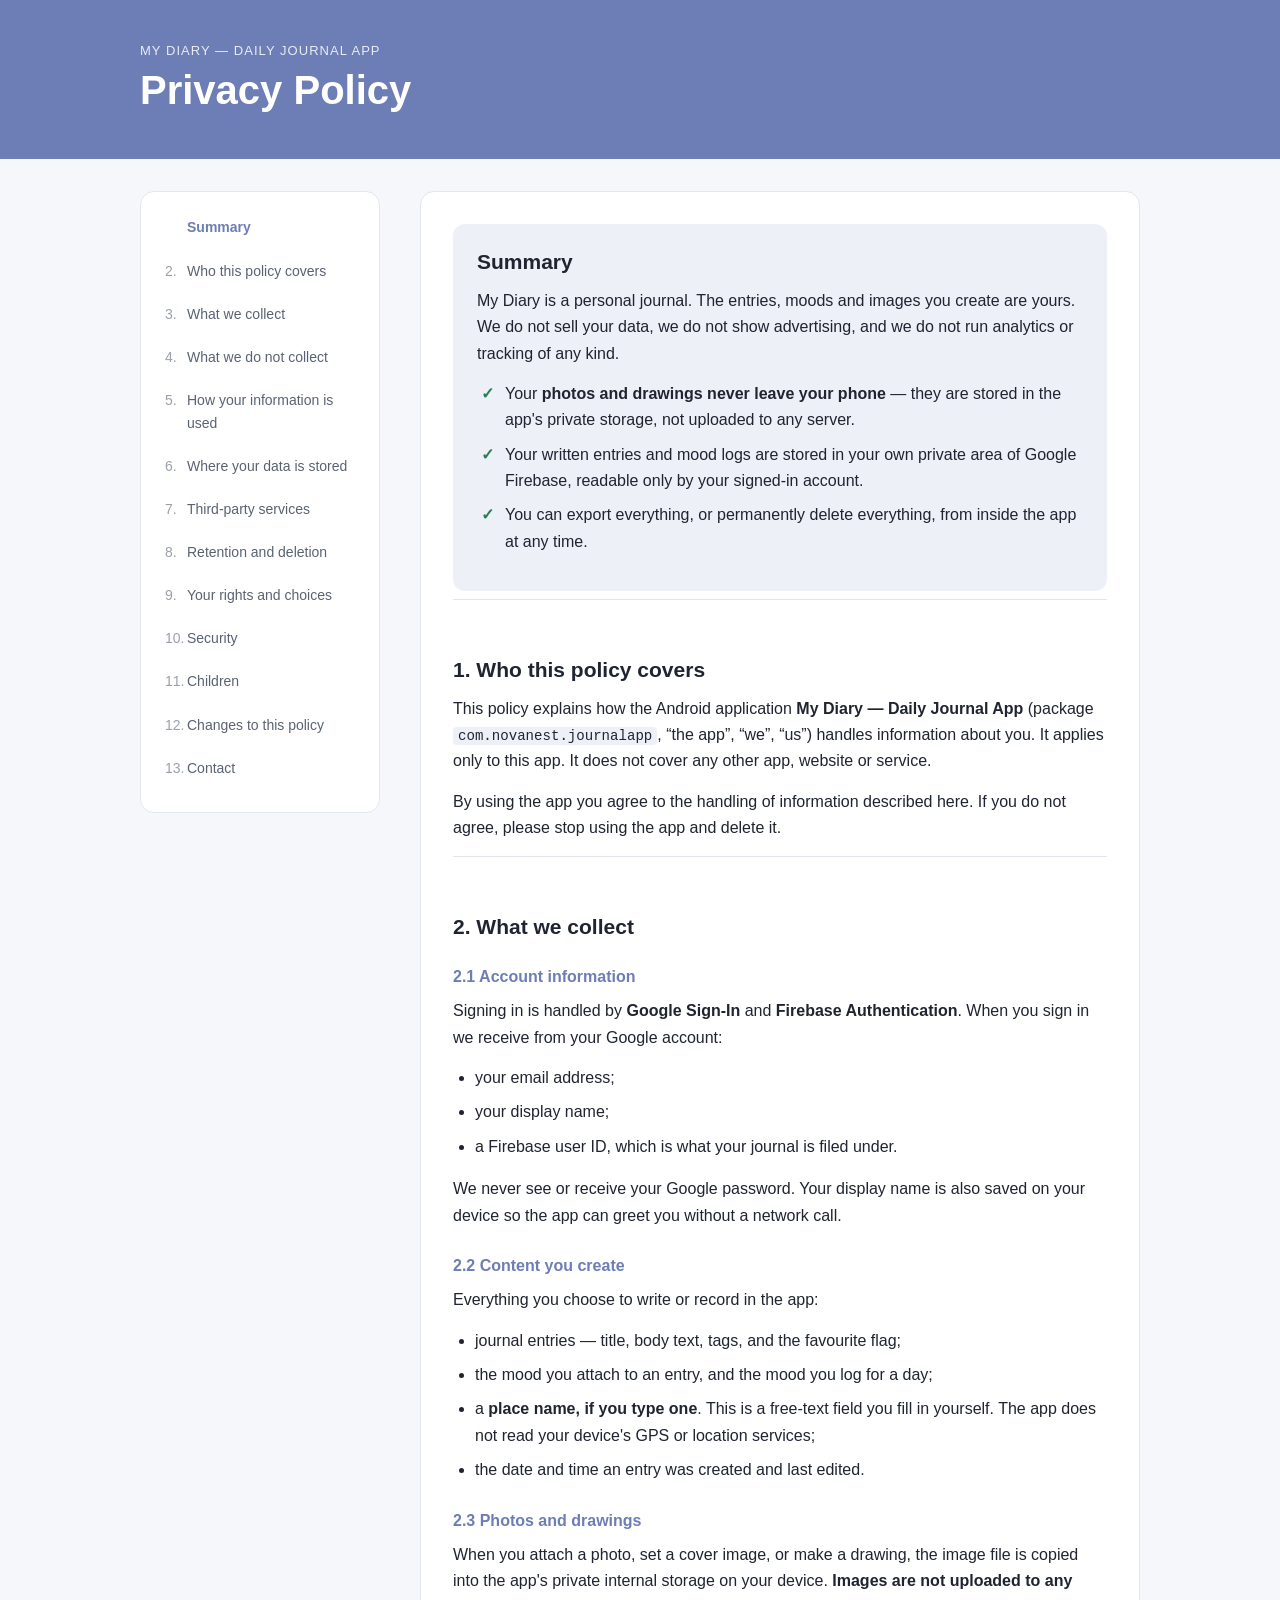
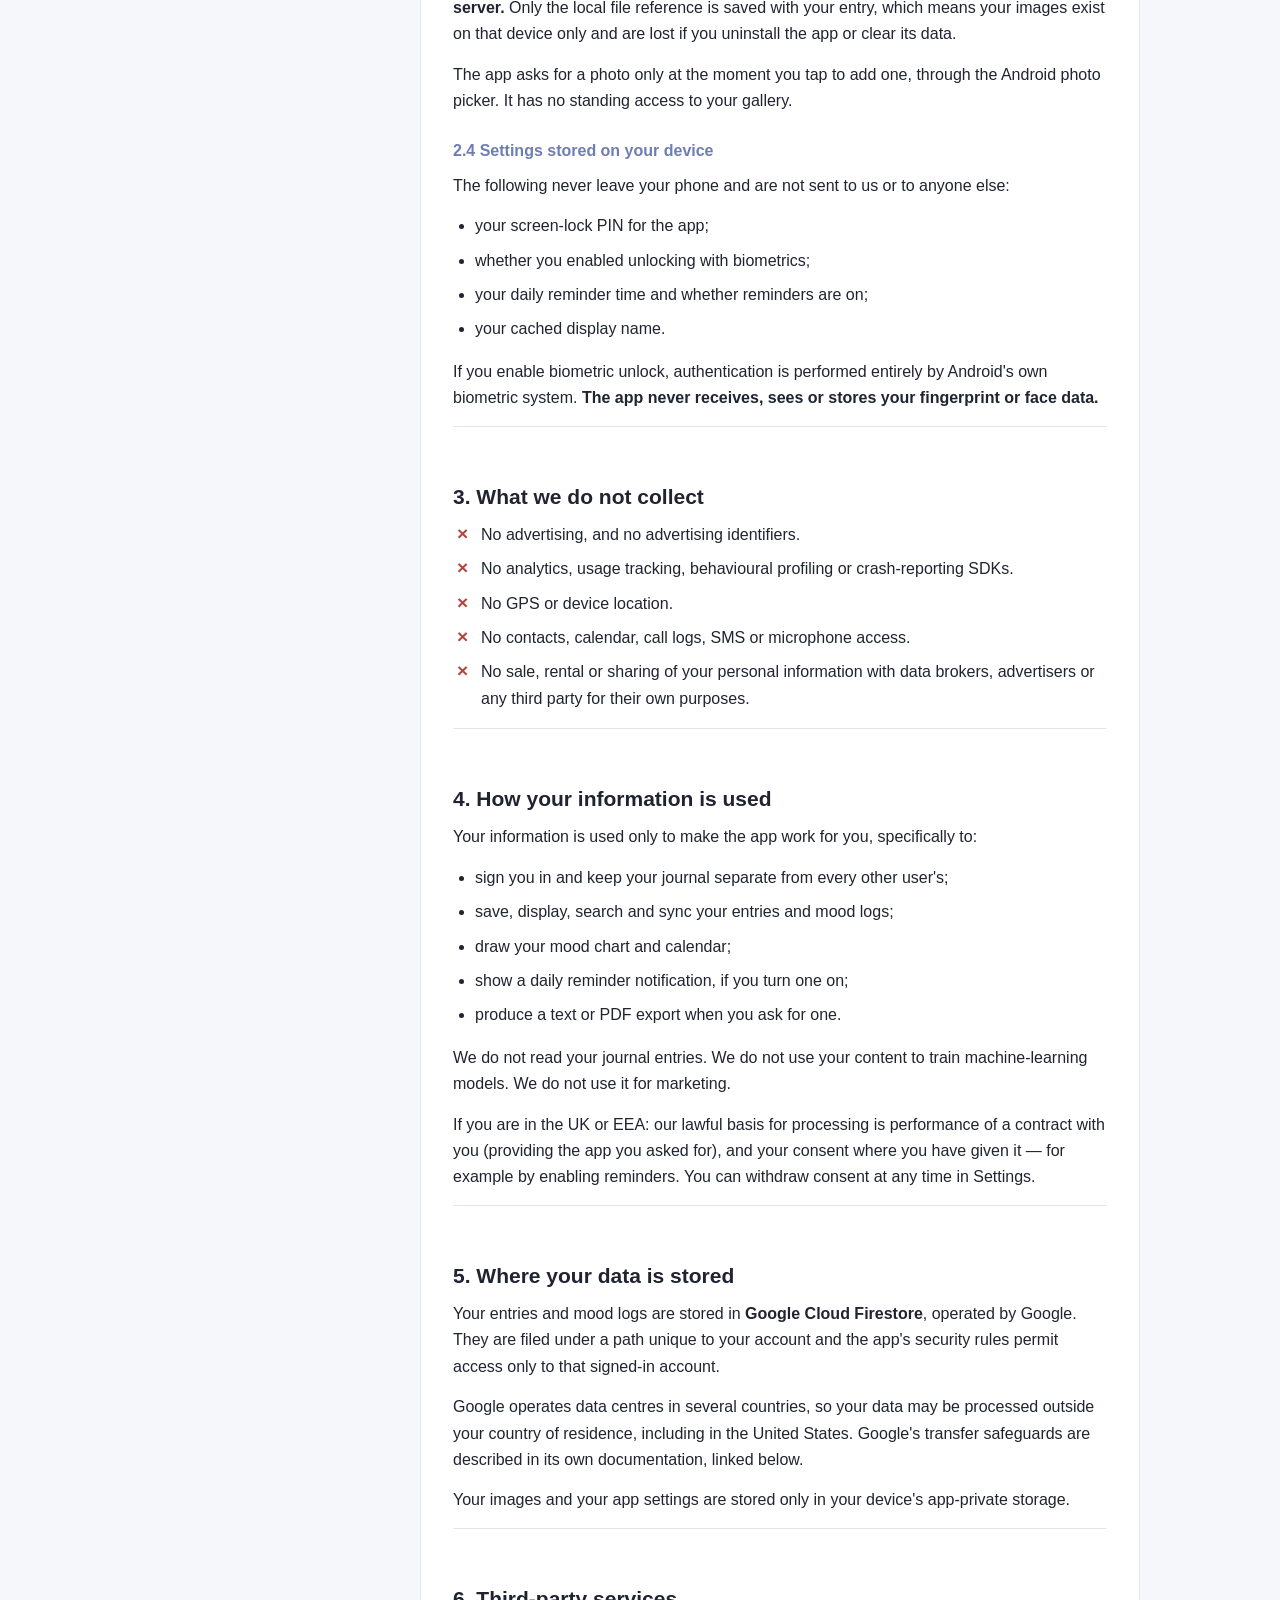
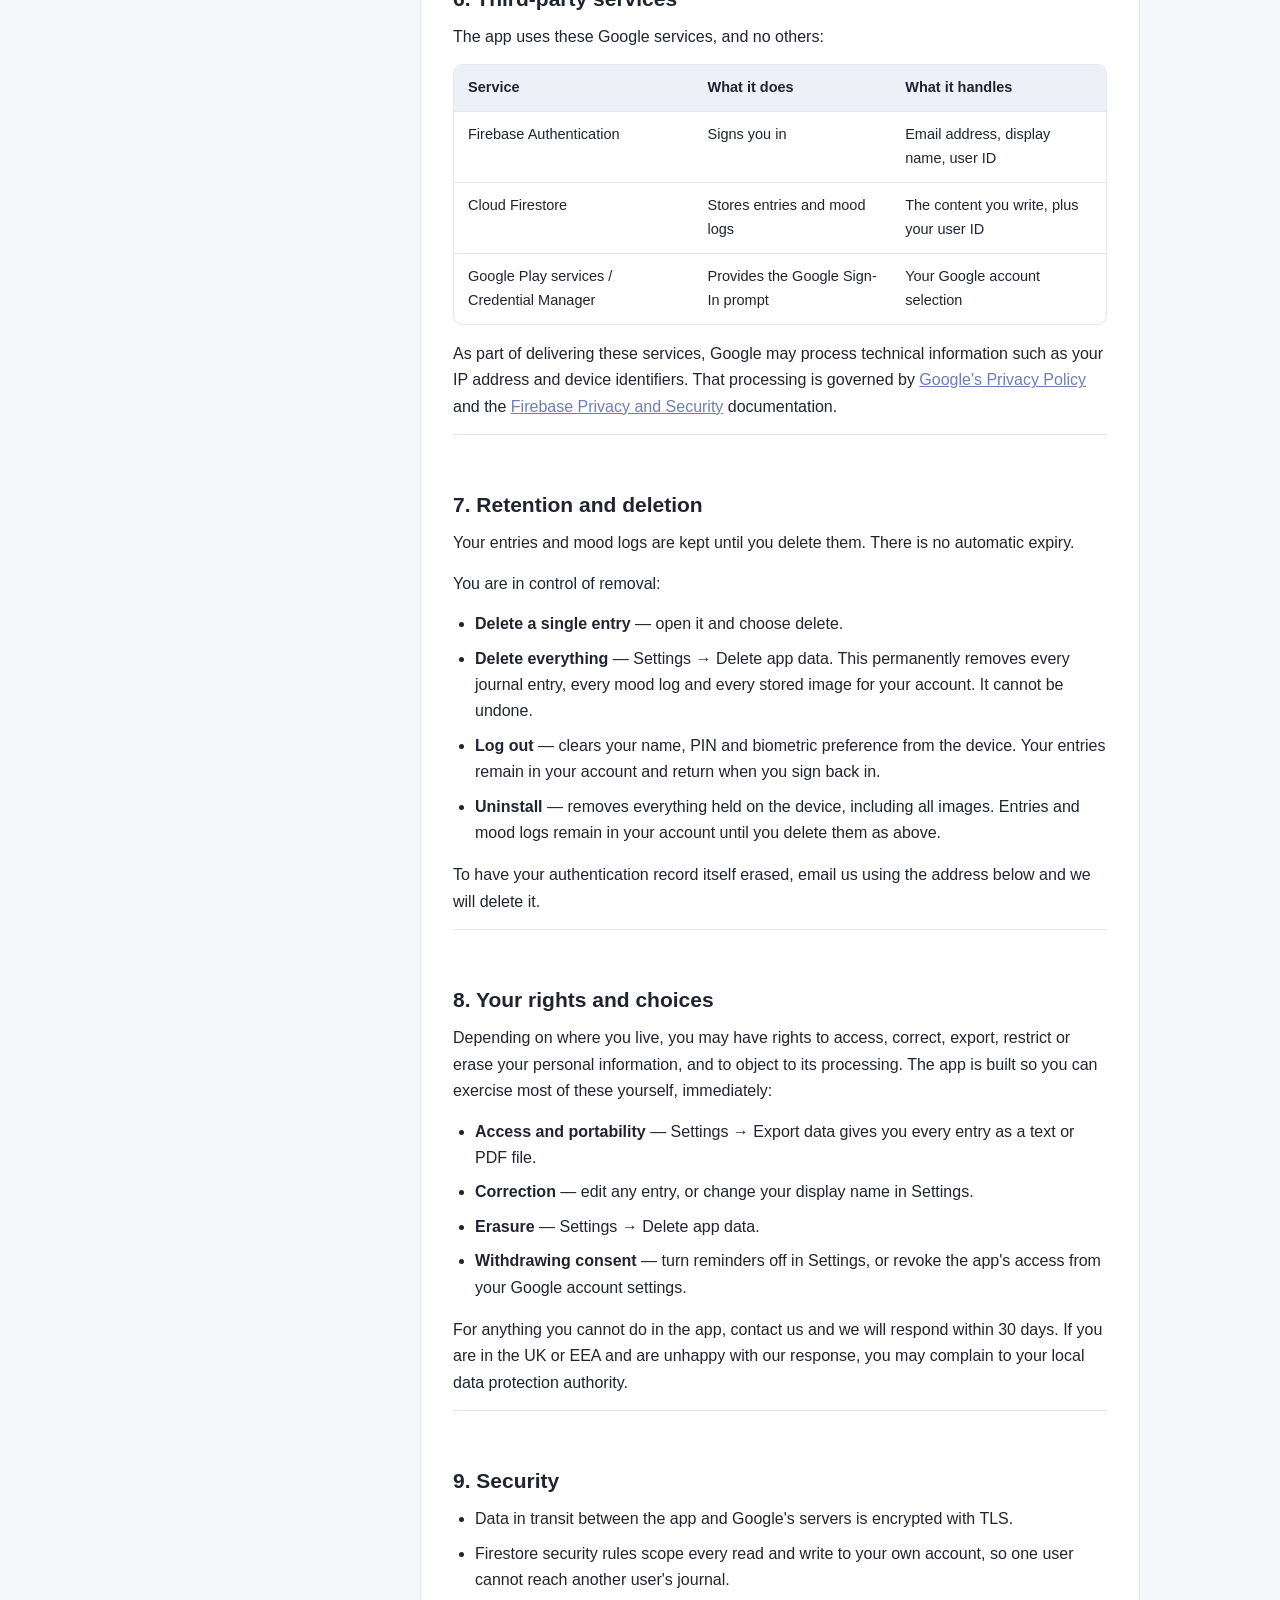
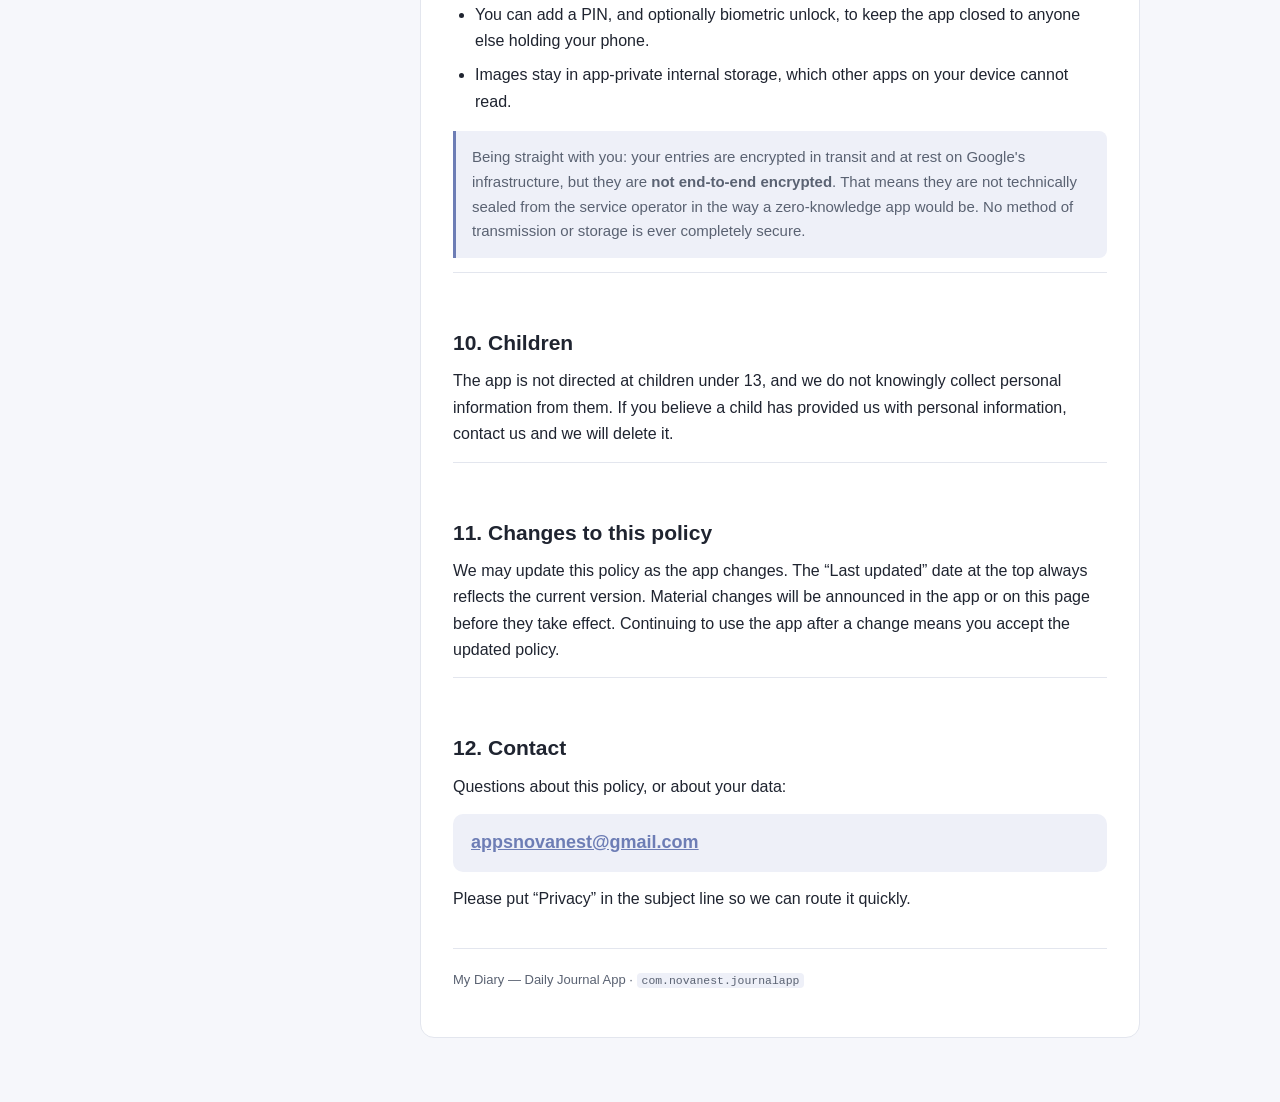
==== index.html @ 04a630b7 "Add files via upload" ====
<!DOCTYPE html>
<html lang="en">
<head>
<meta charset="utf-8">
<meta name="viewport" content="width=device-width, initial-scale=1">
<meta name="color-scheme" content="light">
<title>Privacy Policy — My Diary</title>
<meta name="description" content="Privacy policy for My Diary - Daily Journal App.">
<link rel="stylesheet" href="styles.css">
</head>
<body>

<header class="masthead">
  <div class="wrap">
    <p class="eyebrow">My Diary &mdash; Daily Journal App</p>
    <h1>Privacy Policy</h1>
    <!-- <p class="dates">
      <span>Last updated: <time datetime="2026-09-12">12 September 2026</time></span>
    </p> -->
  </div>
</header>

<div class="wrap layout">

  <nav class="toc" aria-label="Contents">
    <button class="toc-toggle" aria-expanded="false" aria-controls="toc-list">Contents</button>
    <ol id="toc-list">
      <li><a href="#summary">Summary</a></li>
      <li><a href="#who">Who this policy covers</a></li>
      <li><a href="#collect">What we collect</a></li>
      <li><a href="#not-collect">What we do not collect</a></li>
      <li><a href="#use">How your information is used</a></li>
      <li><a href="#storage">Where your data is stored</a></li>
      <li><a href="#third-parties">Third-party services</a></li>
      <li><a href="#retention">Retention and deletion</a></li>
      <li><a href="#rights">Your rights and choices</a></li>
      <li><a href="#security">Security</a></li>
      <li><a href="#children">Children</a></li>
      <li><a href="#changes">Changes to this policy</a></li>
      <li><a href="#contact">Contact</a></li>
    </ol>
  </nav>

  <main>

    <section id="summary" class="callout">
      <h2>Summary</h2>
      <p>
        My Diary is a personal journal. The entries, moods and images you create are yours.
        We do not sell your data, we do not show advertising, and we do not run analytics or
        tracking of any kind.
      </p>
      <ul class="ticks">
        <li>Your <strong>photos and drawings never leave your phone</strong> &mdash; they are stored in the app's private storage, not uploaded to any server.</li>
        <li>Your written entries and mood logs are stored in your own private area of Google Firebase, readable only by your signed-in account.</li>
        <li>You can export everything, or permanently delete everything, from inside the app at any time.</li>
      </ul>
    </section>

    <section id="who">
      <h2>1. Who this policy covers</h2>
      <p>
        This policy explains how the Android application <strong>My Diary &mdash; Daily Journal App</strong>
        (package <code>com.novanest.journalapp</code>, &ldquo;the app&rdquo;, &ldquo;we&rdquo;, &ldquo;us&rdquo;)
        handles information about you. It applies only to this app. It does not cover any other
        app, website or service.
      </p>
      <p>
        By using the app you agree to the handling of information described here. If you do not
        agree, please stop using the app and delete it.
      </p>
    </section>

    <section id="collect">
      <h2>2. What we collect</h2>

      <h3>2.1 Account information</h3>
      <p>
        Signing in is handled by <strong>Google Sign-In</strong> and <strong>Firebase Authentication</strong>.
        When you sign in we receive from your Google account:
      </p>
      <ul>
        <li>your email address;</li>
        <li>your display name;</li>
        <li>a Firebase user ID, which is what your journal is filed under.</li>
      </ul>
      <p>
        We never see or receive your Google password. Your display name is also saved on your
        device so the app can greet you without a network call.
      </p>

      <h3>2.2 Content you create</h3>
      <p>Everything you choose to write or record in the app:</p>
      <ul>
        <li>journal entries &mdash; title, body text, tags, and the favourite flag;</li>
        <li>the mood you attach to an entry, and the mood you log for a day;</li>
        <li>a <strong>place name, if you type one</strong>. This is a free-text field you fill in yourself. The app does not read your device's GPS or location services;</li>
        <li>the date and time an entry was created and last edited.</li>
      </ul>

      <h3>2.3 Photos and drawings</h3>
      <p>
        When you attach a photo, set a cover image, or make a drawing, the image file is copied
        into the app's private internal storage on your device. <strong>Images are not uploaded
        to any server.</strong> Only the local file reference is saved with your entry, which means
        your images exist on that device only and are lost if you uninstall the app or clear its data.
      </p>
      <p>
        The app asks for a photo only at the moment you tap to add one, through the Android photo
        picker. It has no standing access to your gallery.
      </p>

      <h3>2.4 Settings stored on your device</h3>
      <p>The following never leave your phone and are not sent to us or to anyone else:</p>
      <ul>
        <li>your screen-lock PIN for the app;</li>
        <li>whether you enabled unlocking with biometrics;</li>
        <li>your daily reminder time and whether reminders are on;</li>
        <li>your cached display name.</li>
      </ul>
      <p>
        If you enable biometric unlock, authentication is performed entirely by Android's own
        biometric system. <strong>The app never receives, sees or stores your fingerprint or face data.</strong>
      </p>
    </section>

    <section id="not-collect">
      <h2>3. What we do not collect</h2>
      <ul class="crosses">
        <li>No advertising, and no advertising identifiers.</li>
        <li>No analytics, usage tracking, behavioural profiling or crash-reporting SDKs.</li>
        <li>No GPS or device location.</li>
        <li>No contacts, calendar, call logs, SMS or microphone access.</li>
        <li>No sale, rental or sharing of your personal information with data brokers, advertisers or any third party for their own purposes.</li>
      </ul>
    </section>

    <section id="use">
      <h2>4. How your information is used</h2>
      <p>Your information is used only to make the app work for you, specifically to:</p>
      <ul>
        <li>sign you in and keep your journal separate from every other user's;</li>
        <li>save, display, search and sync your entries and mood logs;</li>
        <li>draw your mood chart and calendar;</li>
        <li>show a daily reminder notification, if you turn one on;</li>
        <li>produce a text or PDF export when you ask for one.</li>
      </ul>
      <p>
        We do not read your journal entries. We do not use your content to train machine-learning
        models. We do not use it for marketing.
      </p>
      <p>
        If you are in the UK or EEA: our lawful basis for processing is performance of a contract
        with you (providing the app you asked for), and your consent where you have given it
        &mdash; for example by enabling reminders. You can withdraw consent at any time in Settings.
      </p>
    </section>

    <section id="storage">
      <h2>5. Where your data is stored</h2>
      <p>
        Your entries and mood logs are stored in <strong>Google Cloud Firestore</strong>, operated by
        Google. They are filed under a path unique to your account and the app's security rules
        permit access only to that signed-in account.
      </p>
      <p>
        Google operates data centres in several countries, so your data may be processed outside
        your country of residence, including in the United States. Google's transfer safeguards are
        described in its own documentation, linked below.
      </p>
      <p>
        Your images and your app settings are stored only in your device's app-private storage.
      </p>
    </section>

    <section id="third-parties">
      <h2>6. Third-party services</h2>
      <p>The app uses these Google services, and no others:</p>
      <div class="table-scroll">
        <table>
          <thead>
            <tr><th>Service</th><th>What it does</th><th>What it handles</th></tr>
          </thead>
          <tbody>
            <tr>
              <td>Firebase Authentication</td>
              <td>Signs you in</td>
              <td>Email address, display name, user ID</td>
            </tr>
            <tr>
              <td>Cloud Firestore</td>
              <td>Stores entries and mood logs</td>
              <td>The content you write, plus your user ID</td>
            </tr>
            <tr>
              <td>Google Play services / Credential Manager</td>
              <td>Provides the Google Sign-In prompt</td>
              <td>Your Google account selection</td>
            </tr>
          </tbody>
        </table>
      </div>
      <p>
        As part of delivering these services, Google may process technical information such as your
        IP address and device identifiers. That processing is governed by
        <a href="https://policies.google.com/privacy" target="_blank" rel="noopener">Google's Privacy Policy</a>
        and the <a href="https://firebase.google.com/support/privacy" target="_blank" rel="noopener">Firebase Privacy and Security</a> documentation.
      </p>
    </section>

    <section id="retention">
      <h2>7. Retention and deletion</h2>
      <p>
        Your entries and mood logs are kept until you delete them. There is no automatic expiry.
      </p>
      <p>You are in control of removal:</p>
      <ul>
        <li><strong>Delete a single entry</strong> &mdash; open it and choose delete.</li>
        <li><strong>Delete everything</strong> &mdash; Settings &rarr; Delete app data. This permanently removes every journal entry, every mood log and every stored image for your account. It cannot be undone.</li>
        <li><strong>Log out</strong> &mdash; clears your name, PIN and biometric preference from the device. Your entries remain in your account and return when you sign back in.</li>
        <li><strong>Uninstall</strong> &mdash; removes everything held on the device, including all images. Entries and mood logs remain in your account until you delete them as above.</li>
      </ul>
      <p>
        To have your authentication record itself erased, email us using the address below and we
        will delete it.
      </p>
    </section>

    <section id="rights">
      <h2>8. Your rights and choices</h2>
      <p>
        Depending on where you live, you may have rights to access, correct, export, restrict or
        erase your personal information, and to object to its processing. The app is built so you
        can exercise most of these yourself, immediately:
      </p>
      <ul>
        <li><strong>Access and portability</strong> &mdash; Settings &rarr; Export data gives you every entry as a text or PDF file.</li>
        <li><strong>Correction</strong> &mdash; edit any entry, or change your display name in Settings.</li>
        <li><strong>Erasure</strong> &mdash; Settings &rarr; Delete app data.</li>
        <li><strong>Withdrawing consent</strong> &mdash; turn reminders off in Settings, or revoke the app's access from your Google account settings.</li>
      </ul>
      <p>
        For anything you cannot do in the app, contact us and we will respond within 30 days. If
        you are in the UK or EEA and are unhappy with our response, you may complain to your local
        data protection authority.
      </p>
    </section>

    <section id="security">
      <h2>9. Security</h2>
      <ul>
        <li>Data in transit between the app and Google's servers is encrypted with TLS.</li>
        <li>Firestore security rules scope every read and write to your own account, so one user cannot reach another user's journal.</li>
        <li>You can add a PIN, and optionally biometric unlock, to keep the app closed to anyone else holding your phone.</li>
        <li>Images stay in app-private internal storage, which other apps on your device cannot read.</li>
      </ul>
      <p class="note">
        Being straight with you: your entries are encrypted in transit and at rest on Google's
        infrastructure, but they are <strong>not end-to-end encrypted</strong>. That means they are not
        technically sealed from the service operator in the way a zero-knowledge app would be.
        No method of transmission or storage is ever completely secure.
      </p>
    </section>

    <section id="children">
      <h2>10. Children</h2>
      <p>
        The app is not directed at children under 13, and we do not knowingly collect personal
        information from them. If you believe a child has provided us with personal information,
        contact us and we will delete it.
      </p>
    </section>

    <section id="changes">
      <h2>11. Changes to this policy</h2>
      <p>
        We may update this policy as the app changes. The &ldquo;Last updated&rdquo; date at the top
        always reflects the current version. Material changes will be announced in the app or on
        this page before they take effect. Continuing to use the app after a change means you
        accept the updated policy.
      </p>
    </section>

    <section id="contact">
      <h2>12. Contact</h2>
      <p>Questions about this policy, or about your data:</p>
      <p class="contact-block">
        <a href="mailto:appsnovanest@gmail.com">appsnovanest@gmail.com</a>
      </p>
      <p>Please put &ldquo;Privacy&rdquo; in the subject line so we can route it quickly.</p>
    </section>

    <footer class="foot">
      <p>My Diary &mdash; Daily Journal App &middot; <code>com.novanest.journalapp</code></p>
    </footer>

  </main>
</div>

<button id="to-top" class="to-top" aria-label="Back to top" hidden>&uarr;</button>

<script src="script.js"></script>
</body>
</html>
---- styles.css ----
/* My Diary - privacy policy
   Self-contained: no web fonts, no CDN, so it renders identically in an in-app WebView
   and offline. */

:root {
  /* Light only, deliberately: the app has no dark theme, so a page that flipped to dark
     on a dark-mode phone would look like it belonged to a different product. The
     color-scheme declaration is what stops the browser (and Android's auto-dark for web
     content) from inverting it for us. */
  color-scheme: light;

  --accent: #6D7DB5;          /* matches the app's DarkBlue theme */
  --accent-soft: #eef0f8;
  --ink: #1f2430;
  --ink-soft: #5a6272;
  --rule: #e3e6ee;
  --page: #ffffff;
  --shell: #f6f7fb;
  --ok: #2e7d52;
  --no: #b3453f;
  --maxw: 1040px;
}

* { box-sizing: border-box; }

html { -webkit-text-size-adjust: 100%; }

body {
  margin: 0;
  background: var(--shell);
  color: var(--ink);
  font: 16px/1.65 -apple-system, BlinkMacSystemFont, "Segoe UI", Roboto,
        "Helvetica Neue", Arial, sans-serif;
}

.wrap {
  max-width: var(--maxw);
  margin: 0 auto;
  padding: 0 20px;
}

/* ---------------------------------------------------------------- masthead */

.masthead {
  background: var(--accent);
  color: #fff;
  padding: 40px 0 32px;
}

.masthead .eyebrow {
  margin: 0 0 6px;
  font-size: 13px;
  letter-spacing: .08em;
  text-transform: uppercase;
  opacity: .85;
}

.masthead h1 {
  margin: 0 0 14px;
  font-size: clamp(28px, 6vw, 40px);
  line-height: 1.15;
  font-weight: 700;
}

.dates {
  margin: 0;
  font-size: 14px;
  opacity: .9;
  display: flex;
  flex-wrap: wrap;
  gap: 6px 20px;
}

/* ------------------------------------------------------------------ layout */

.layout {
  display: grid;
  grid-template-columns: 240px minmax(0, 1fr);
  gap: 40px;
  align-items: start;
  padding-top: 32px;
  padding-bottom: 64px;
}

main {
  background: var(--page);
  border: 1px solid var(--rule);
  border-radius: 14px;
  padding: 8px 32px 32px;
  min-width: 0;
}

/* --------------------------------------------------------------------- toc */

.toc {
  position: sticky;
  top: 24px;
  background: var(--page);
  border: 1px solid var(--rule);
  border-radius: 14px;
  padding: 18px 20px;
}

.toc-toggle {
  display: none;
  width: 100%;
  background: none;
  border: 0;
  padding: 0;
  font: inherit;
  font-weight: 600;
  color: var(--ink);
  text-align: left;
  cursor: pointer;
}

.toc ol {
  margin: 0;
  padding: 0;
  list-style: none;
  counter-reset: toc;
}

.toc li { counter-increment: toc; }

.toc a {
  display: block;
  padding: 6px 0 6px 26px;
  position: relative;
  color: var(--ink-soft);
  text-decoration: none;
  font-size: 14px;
  border-radius: 6px;
}

.toc li:not(:first-child) a::before {
  content: counter(toc) ".";
  position: absolute;
  left: 4px;
  opacity: .6;
  font-variant-numeric: tabular-nums;
}

.toc a:hover { color: var(--accent); }

.toc a.active {
  color: var(--accent);
  font-weight: 600;
}

/* ---------------------------------------------------------------- sections */

section { scroll-margin-top: 20px; }

section + section {
  margin-top: 8px;
  padding-top: 28px;
  border-top: 1px solid var(--rule);
}

h2 {
  font-size: 21px;
  line-height: 1.3;
  margin: 28px 0 12px;
}

h3 {
  font-size: 16px;
  margin: 24px 0 8px;
  color: var(--accent);
}

p { margin: 0 0 14px; }

ul { margin: 0 0 16px; padding-left: 22px; }
li { margin-bottom: 8px; }

a { color: var(--accent); }

code {
  background: var(--accent-soft);
  border-radius: 4px;
  padding: 1px 5px;
  font-size: .88em;
  word-break: break-word;
}

/* ---------------------------------------------------------------- callouts */

.callout {
  background: var(--accent-soft);
  border-radius: 12px;
  padding: 4px 24px 20px;
  margin-top: 24px;
}

.callout h2 { margin-top: 20px; }

.ticks, .crosses { list-style: none; padding-left: 0; }

.ticks li, .crosses li {
  padding-left: 28px;
  position: relative;
}

.ticks li::before {
  content: "\2713";
  position: absolute;
  left: 4px;
  color: var(--ok);
  font-weight: 700;
}

.crosses li::before {
  content: "\00d7";
  position: absolute;
  left: 4px;
  color: var(--no);
  font-weight: 700;
  font-size: 1.2em;
  line-height: 1.3;
}

.note {
  background: var(--accent-soft);
  border-left: 3px solid var(--accent);
  border-radius: 0 8px 8px 0;
  padding: 14px 16px;
  font-size: 15px;
  color: var(--ink-soft);
}

.contact-block {
  font-size: 18px;
  font-weight: 600;
  padding: 14px 18px;
  background: var(--accent-soft);
  border-radius: 10px;
  word-break: break-word;
}

/* ------------------------------------------------------------------ tables */

.table-scroll {
  overflow-x: auto;
  margin: 0 0 16px;
  border: 1px solid var(--rule);
  border-radius: 10px;
}

table {
  border-collapse: collapse;
  width: 100%;
  min-width: 460px;
  font-size: 14.5px;
}

th, td {
  text-align: left;
  padding: 11px 14px;
  border-bottom: 1px solid var(--rule);
  vertical-align: top;
}

th {
  background: var(--accent-soft);
  font-weight: 600;
}

tbody tr:last-child td { border-bottom: 0; }

/* ------------------------------------------------------------------ footer */

.foot {
  margin-top: 36px;
  padding-top: 20px;
  border-top: 1px solid var(--rule);
  font-size: 13px;
  color: var(--ink-soft);
}

/* ----------------------------------------------------------- back to top */

.to-top {
  position: fixed;
  right: 18px;
  bottom: 18px;
  width: 44px;
  height: 44px;
  border: 0;
  border-radius: 50%;
  background: var(--accent);
  color: #fff;
  font-size: 19px;
  cursor: pointer;
  box-shadow: 0 4px 14px rgba(0, 0, 0, .22);
}

.to-top[hidden] { display: none; }

/* ------------------------------------------------------------------ mobile */

@media (max-width: 820px) {
  .layout {
    grid-template-columns: 1fr;
    gap: 18px;
    padding-top: 18px;
  }

  main { padding: 4px 20px 24px; }

  .toc { position: static; }

  .toc-toggle {
    display: flex;
    justify-content: space-between;
    align-items: center;
  }

  .toc-toggle::after {
    content: "\25be";
    transition: transform .15s ease;
  }

  .toc-toggle[aria-expanded="true"]::after { transform: rotate(180deg); }

  /* Collapsed by default on small screens; script.js sets the initial state so
     the list stays visible when JavaScript is unavailable. */
  .toc ol.collapsed { display: none; }

  .toc ol { margin-top: 12px; }
}

/* ------------------------------------------------------------------- print */

@media print {
  body { background: #fff; color: #000; }
  .toc, .to-top { display: none; }
  .layout { display: block; padding: 0; }
  main { border: 0; padding: 0; }
  .masthead { background: #fff; color: #000; padding-bottom: 12px; }
  a { color: #000; text-decoration: underline; }
  section + section { page-break-inside: avoid; }
}
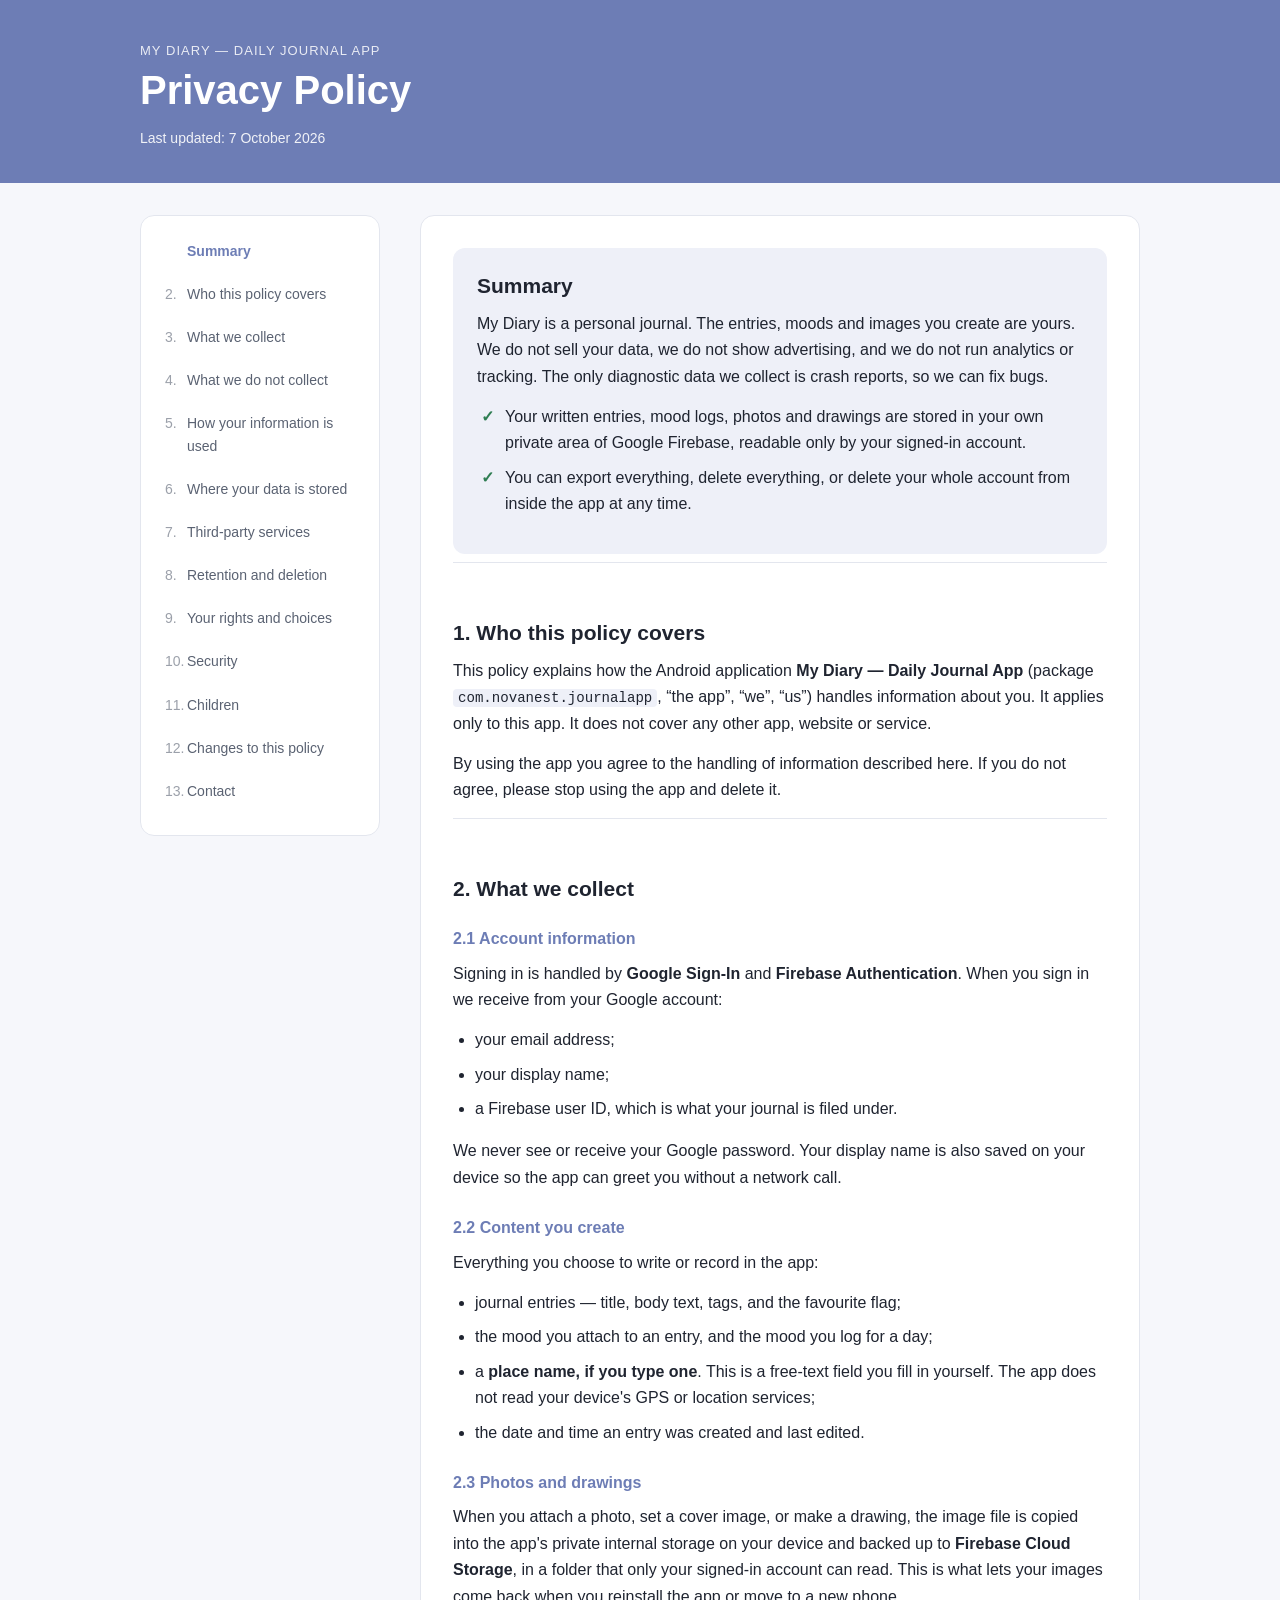
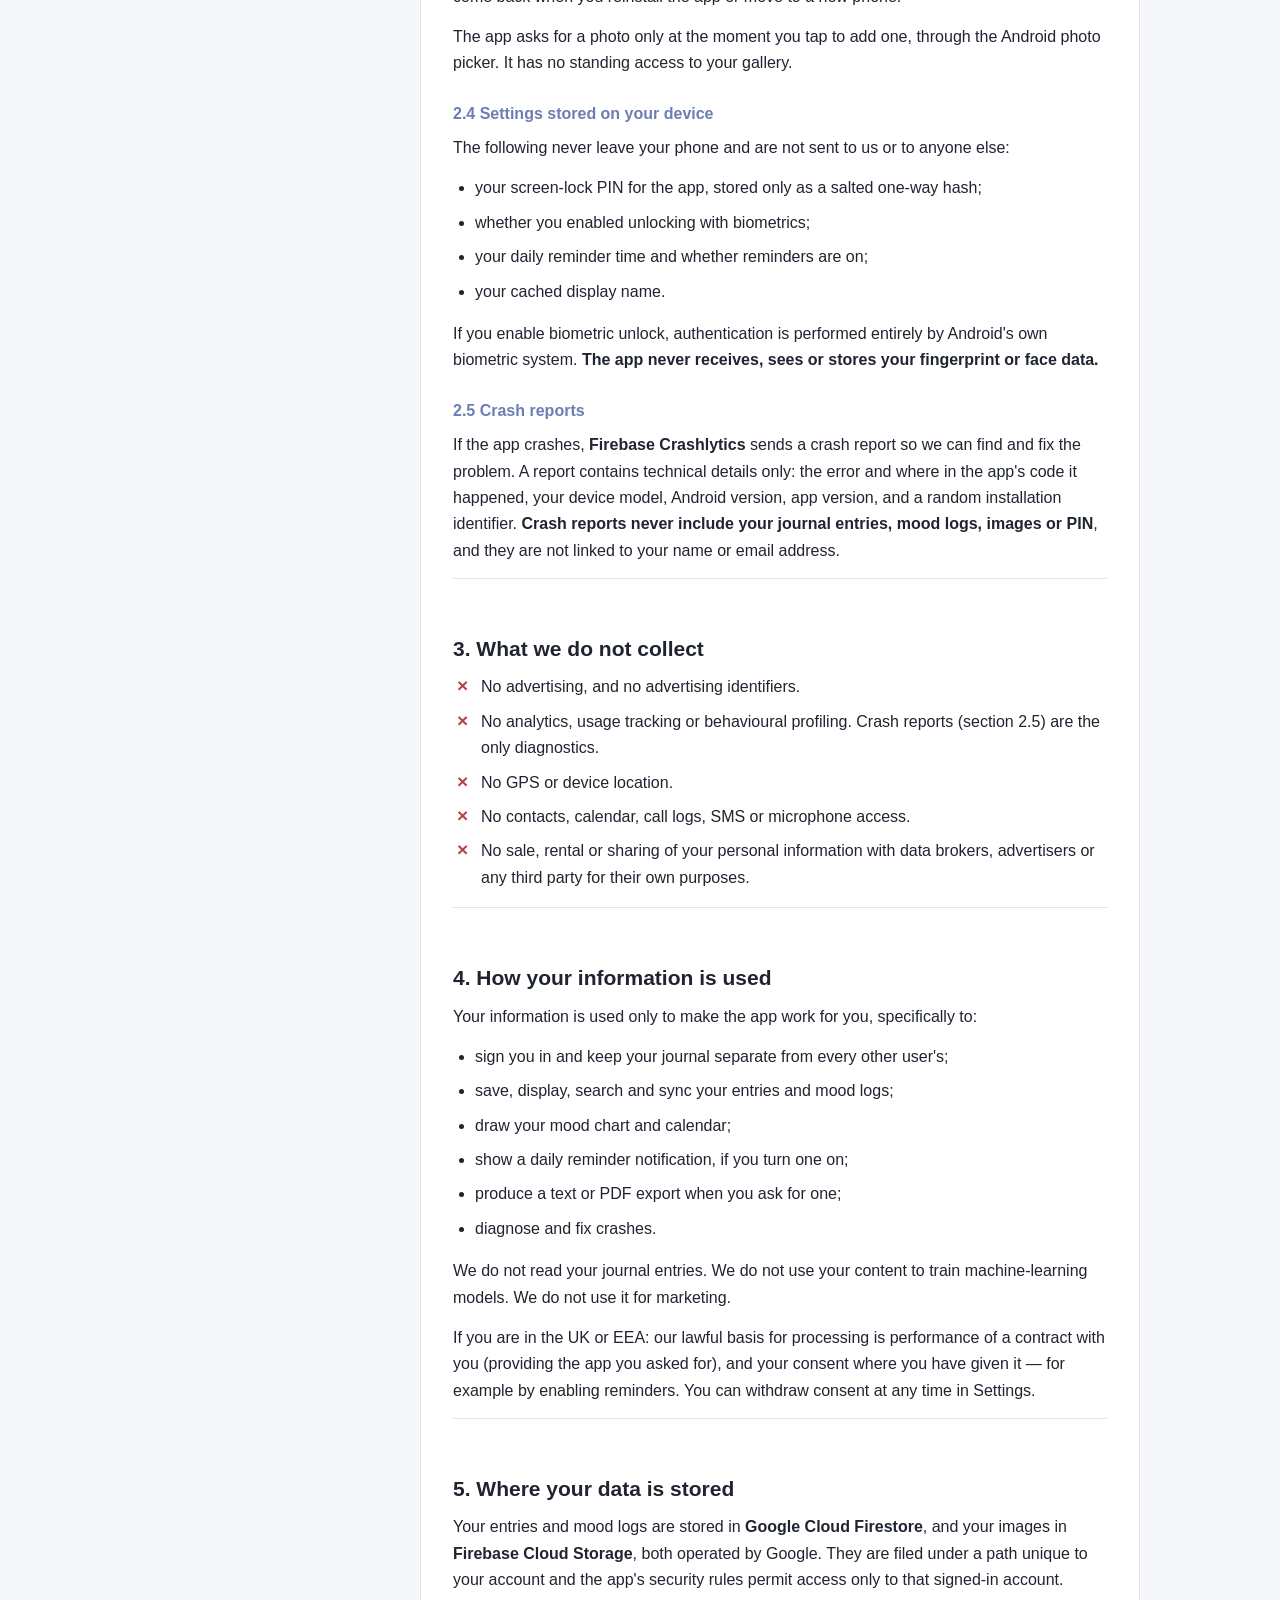
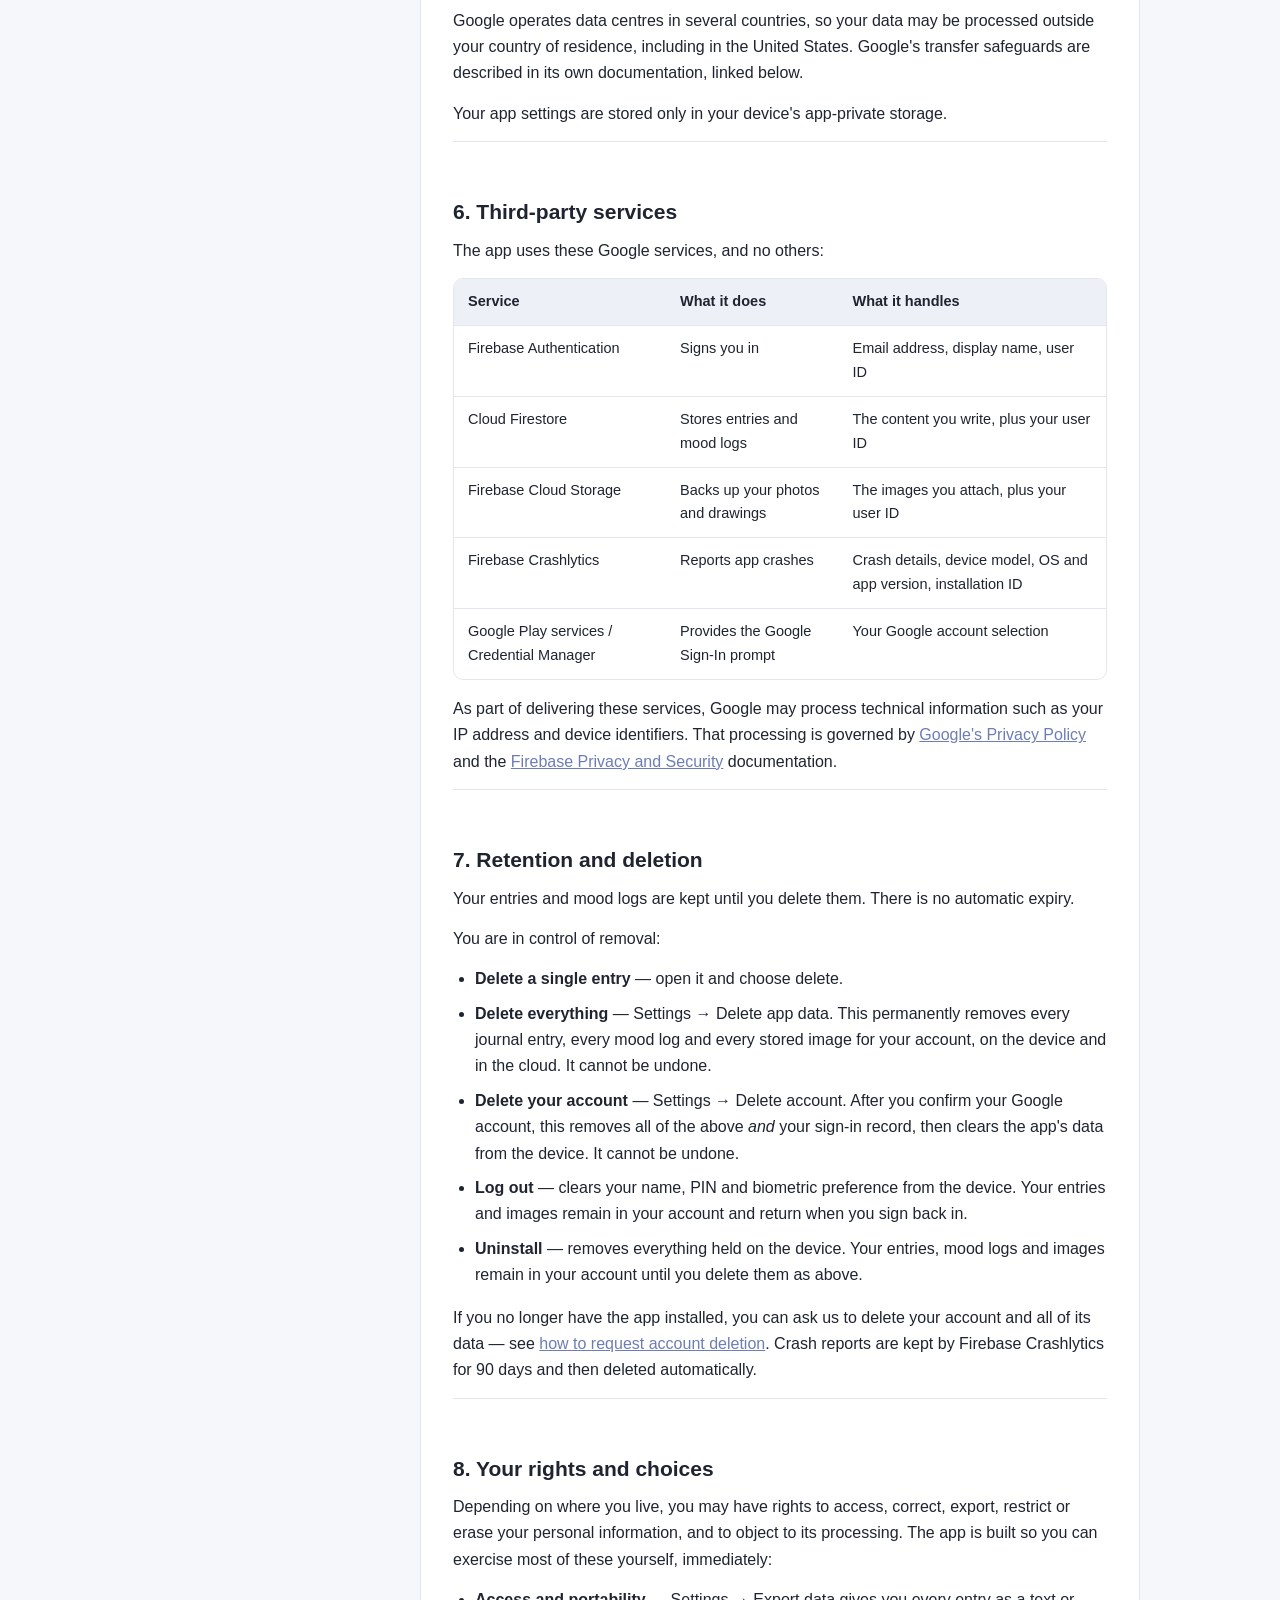
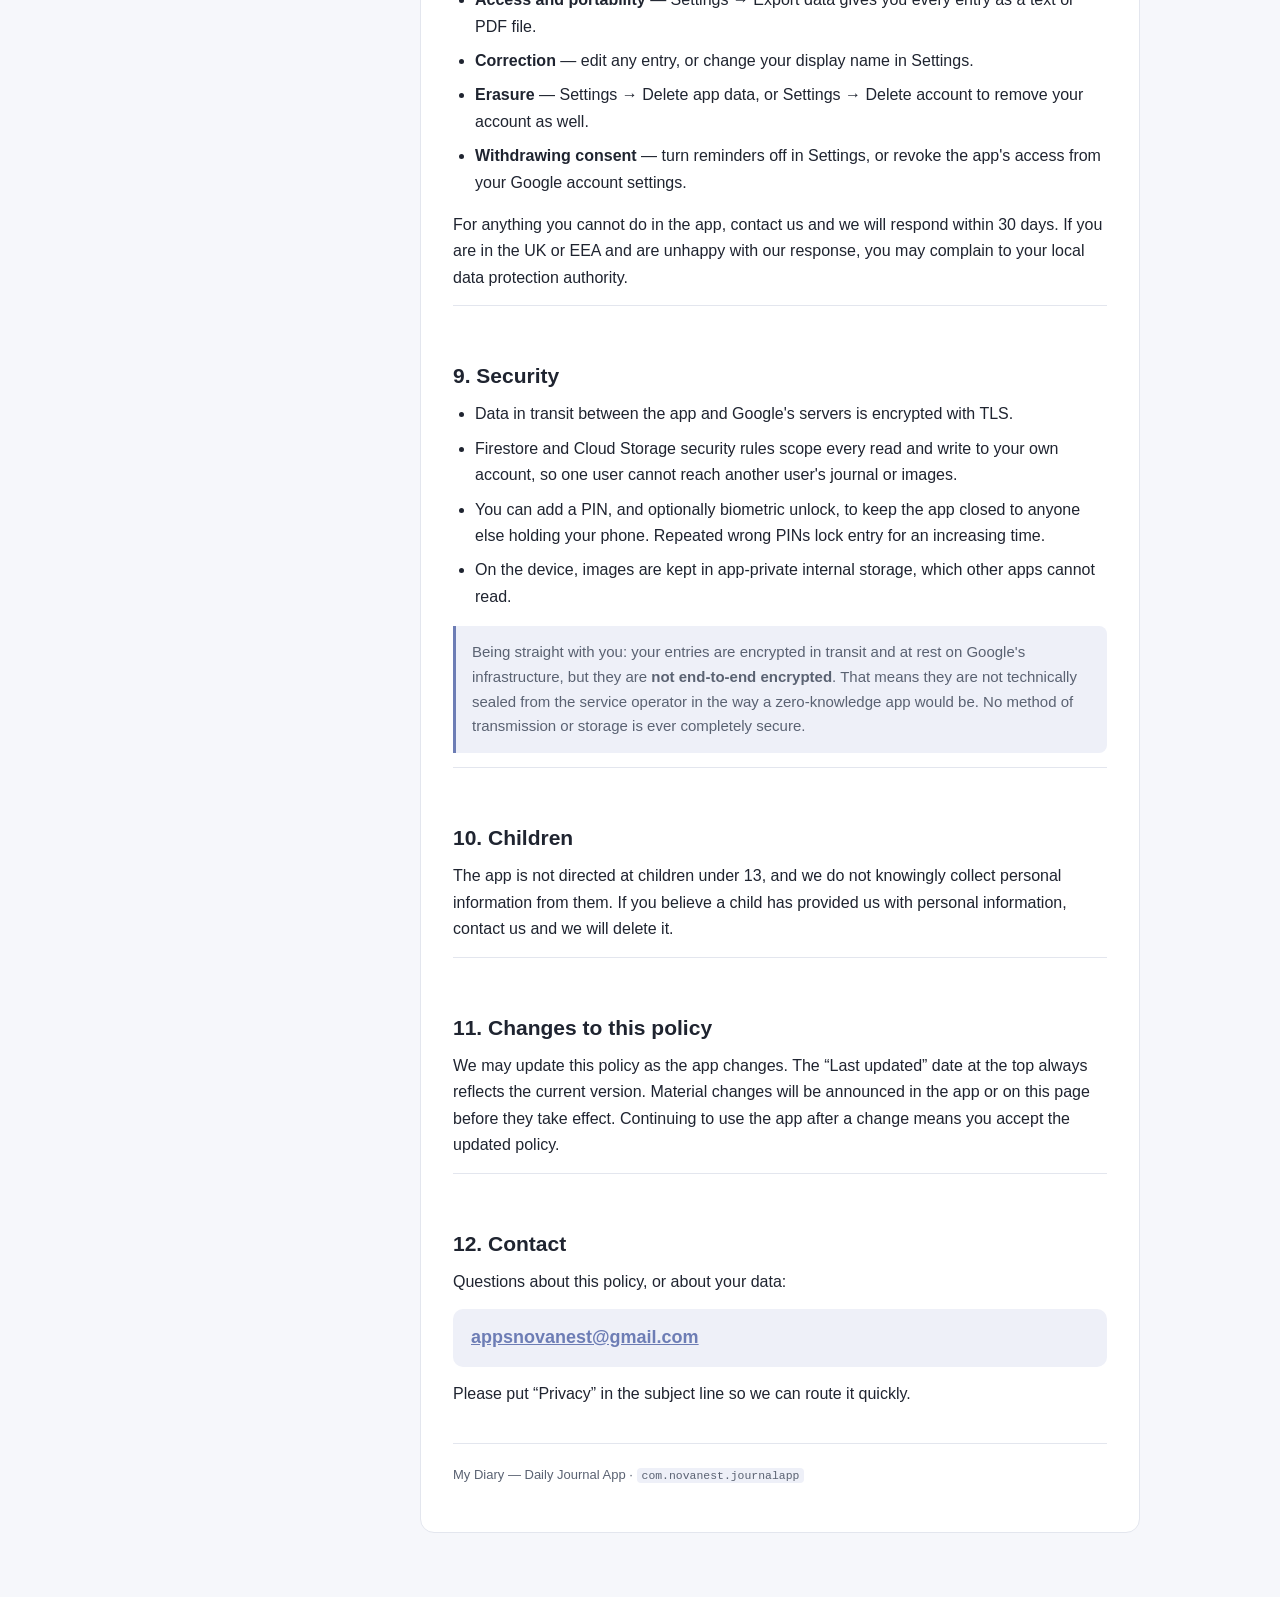
==== commit 0945da67: "Update index.html" ====
--- a/index.html
+++ b/index.html
@@ -14,9 +14,12 @@
   <div class="wrap">
     <p class="eyebrow">My Diary &mdash; Daily Journal App</p>
     <h1>Privacy Policy</h1>
-    <!-- <p class="dates">
-      <span>Last updated: <time datetime="2026-09-12">12 September 2026</time></span>
-    </p> -->
+    <!-- One date, not two: they only differ when a change is published ahead of taking
+         effect. Keep this current - CCPA requires a privacy policy to state when it was
+         last updated. -->
+    <p class="dates">
+      <span>Last updated: <time datetime="2026-10-07">7 October 2026</time></span>
+    </p>
   </div>
 </header>
 
@@ -48,12 +51,11 @@
       <p>
         My Diary is a personal journal. The entries, moods and images you create are yours.
         We do not sell your data, we do not show advertising, and we do not run analytics or
-        tracking of any kind.
+        tracking. The only diagnostic data we collect is crash reports, so we can fix bugs.
       </p>
       <ul class="ticks">
-        <li>Your <strong>photos and drawings never leave your phone</strong> &mdash; they are stored in the app's private storage, not uploaded to any server.</li>
-        <li>Your written entries and mood logs are stored in your own private area of Google Firebase, readable only by your signed-in account.</li>
-        <li>You can export everything, or permanently delete everything, from inside the app at any time.</li>
+        <li>Your written entries, mood logs, photos and drawings are stored in your own private area of Google Firebase, readable only by your signed-in account.</li>
+        <li>You can export everything, delete everything, or delete your whole account from inside the app at any time.</li>
       </ul>
     </section>
 
@@ -101,9 +103,10 @@
       <h3>2.3 Photos and drawings</h3>
       <p>
         When you attach a photo, set a cover image, or make a drawing, the image file is copied
-        into the app's private internal storage on your device. <strong>Images are not uploaded
-        to any server.</strong> Only the local file reference is saved with your entry, which means
-        your images exist on that device only and are lost if you uninstall the app or clear its data.
+        into the app's private internal storage on your device and backed up to
+        <strong>Firebase Cloud Storage</strong>, in a folder that only your signed-in account can
+        read. This is what lets your images come back when you reinstall the app or move to a new
+        phone.
       </p>
       <p>
         The app asks for a photo only at the moment you tap to add one, through the Android photo
@@ -113,7 +116,7 @@
       <h3>2.4 Settings stored on your device</h3>
       <p>The following never leave your phone and are not sent to us or to anyone else:</p>
       <ul>
-        <li>your screen-lock PIN for the app;</li>
+        <li>your screen-lock PIN for the app, stored only as a salted one-way hash;</li>
         <li>whether you enabled unlocking with biometrics;</li>
         <li>your daily reminder time and whether reminders are on;</li>
         <li>your cached display name.</li>
@@ -121,6 +124,15 @@
       <p>
         If you enable biometric unlock, authentication is performed entirely by Android's own
         biometric system. <strong>The app never receives, sees or stores your fingerprint or face data.</strong>
+      </p>
+
+      <h3>2.5 Crash reports</h3>
+      <p>
+        If the app crashes, <strong>Firebase Crashlytics</strong> sends a crash report so we can find
+        and fix the problem. A report contains technical details only: the error and where in the
+        app's code it happened, your device model, Android version, app version, and a random
+        installation identifier. <strong>Crash reports never include your journal entries, mood
+        logs, images or PIN</strong>, and they are not linked to your name or email address.
       </p>
     </section>
 
@@ -128,7 +140,7 @@
       <h2>3. What we do not collect</h2>
       <ul class="crosses">
         <li>No advertising, and no advertising identifiers.</li>
-        <li>No analytics, usage tracking, behavioural profiling or crash-reporting SDKs.</li>
+        <li>No analytics, usage tracking or behavioural profiling. Crash reports (section 2.5) are the only diagnostics.</li>
         <li>No GPS or device location.</li>
         <li>No contacts, calendar, call logs, SMS or microphone access.</li>
         <li>No sale, rental or sharing of your personal information with data brokers, advertisers or any third party for their own purposes.</li>
@@ -143,7 +155,8 @@
         <li>save, display, search and sync your entries and mood logs;</li>
         <li>draw your mood chart and calendar;</li>
         <li>show a daily reminder notification, if you turn one on;</li>
-        <li>produce a text or PDF export when you ask for one.</li>
+        <li>produce a text or PDF export when you ask for one;</li>
+        <li>diagnose and fix crashes.</li>
       </ul>
       <p>
         We do not read your journal entries. We do not use your content to train machine-learning
@@ -159,9 +172,10 @@
     <section id="storage">
       <h2>5. Where your data is stored</h2>
       <p>
-        Your entries and mood logs are stored in <strong>Google Cloud Firestore</strong>, operated by
-        Google. They are filed under a path unique to your account and the app's security rules
-        permit access only to that signed-in account.
+        Your entries and mood logs are stored in <strong>Google Cloud Firestore</strong>, and your
+        images in <strong>Firebase Cloud Storage</strong>, both operated by Google. They are filed
+        under a path unique to your account and the app's security rules permit access only to
+        that signed-in account.
       </p>
       <p>
         Google operates data centres in several countries, so your data may be processed outside
@@ -169,7 +183,7 @@
         described in its own documentation, linked below.
       </p>
       <p>
-        Your images and your app settings are stored only in your device's app-private storage.
+        Your app settings are stored only in your device's app-private storage.
       </p>
     </section>
 
@@ -193,6 +207,16 @@
               <td>The content you write, plus your user ID</td>
             </tr>
             <tr>
+              <td>Firebase Cloud Storage</td>
+              <td>Backs up your photos and drawings</td>
+              <td>The images you attach, plus your user ID</td>
+            </tr>
+            <tr>
+              <td>Firebase Crashlytics</td>
+              <td>Reports app crashes</td>
+              <td>Crash details, device model, OS and app version, installation ID</td>
+            </tr>
+            <tr>
               <td>Google Play services / Credential Manager</td>
               <td>Provides the Google Sign-In prompt</td>
               <td>Your Google account selection</td>
@@ -216,13 +240,15 @@
       <p>You are in control of removal:</p>
       <ul>
         <li><strong>Delete a single entry</strong> &mdash; open it and choose delete.</li>
-        <li><strong>Delete everything</strong> &mdash; Settings &rarr; Delete app data. This permanently removes every journal entry, every mood log and every stored image for your account. It cannot be undone.</li>
-        <li><strong>Log out</strong> &mdash; clears your name, PIN and biometric preference from the device. Your entries remain in your account and return when you sign back in.</li>
-        <li><strong>Uninstall</strong> &mdash; removes everything held on the device, including all images. Entries and mood logs remain in your account until you delete them as above.</li>
-      </ul>
-      <p>
-        To have your authentication record itself erased, email us using the address below and we
-        will delete it.
+        <li><strong>Delete everything</strong> &mdash; Settings &rarr; Delete app data. This permanently removes every journal entry, every mood log and every stored image for your account, on the device and in the cloud. It cannot be undone.</li>
+        <li><strong>Delete your account</strong> &mdash; Settings &rarr; Delete account. After you confirm your Google account, this removes all of the above <em>and</em> your sign-in record, then clears the app's data from the device. It cannot be undone.</li>
+        <li><strong>Log out</strong> &mdash; clears your name, PIN and biometric preference from the device. Your entries and images remain in your account and return when you sign back in.</li>
+        <li><strong>Uninstall</strong> &mdash; removes everything held on the device. Your entries, mood logs and images remain in your account until you delete them as above.</li>
+      </ul>
+      <p>
+        If you no longer have the app installed, you can ask us to delete your account and all of
+        its data &mdash; see <a href="delete-account.html">how to request account deletion</a>.
+        Crash reports are kept by Firebase Crashlytics for 90 days and then deleted automatically.
       </p>
     </section>
 
@@ -236,7 +262,7 @@
       <ul>
         <li><strong>Access and portability</strong> &mdash; Settings &rarr; Export data gives you every entry as a text or PDF file.</li>
         <li><strong>Correction</strong> &mdash; edit any entry, or change your display name in Settings.</li>
-        <li><strong>Erasure</strong> &mdash; Settings &rarr; Delete app data.</li>
+        <li><strong>Erasure</strong> &mdash; Settings &rarr; Delete app data, or Settings &rarr; Delete account to remove your account as well.</li>
         <li><strong>Withdrawing consent</strong> &mdash; turn reminders off in Settings, or revoke the app's access from your Google account settings.</li>
       </ul>
       <p>
@@ -250,9 +276,9 @@
       <h2>9. Security</h2>
       <ul>
         <li>Data in transit between the app and Google's servers is encrypted with TLS.</li>
-        <li>Firestore security rules scope every read and write to your own account, so one user cannot reach another user's journal.</li>
-        <li>You can add a PIN, and optionally biometric unlock, to keep the app closed to anyone else holding your phone.</li>
-        <li>Images stay in app-private internal storage, which other apps on your device cannot read.</li>
+        <li>Firestore and Cloud Storage security rules scope every read and write to your own account, so one user cannot reach another user's journal or images.</li>
+        <li>You can add a PIN, and optionally biometric unlock, to keep the app closed to anyone else holding your phone. Repeated wrong PINs lock entry for an increasing time.</li>
+        <li>On the device, images are kept in app-private internal storage, which other apps cannot read.</li>
       </ul>
       <p class="note">
         Being straight with you: your entries are encrypted in transit and at rest on Google's
@@ -301,4 +327,4 @@
 
 <script src="script.js"></script>
 </body>
-</html>+</html>
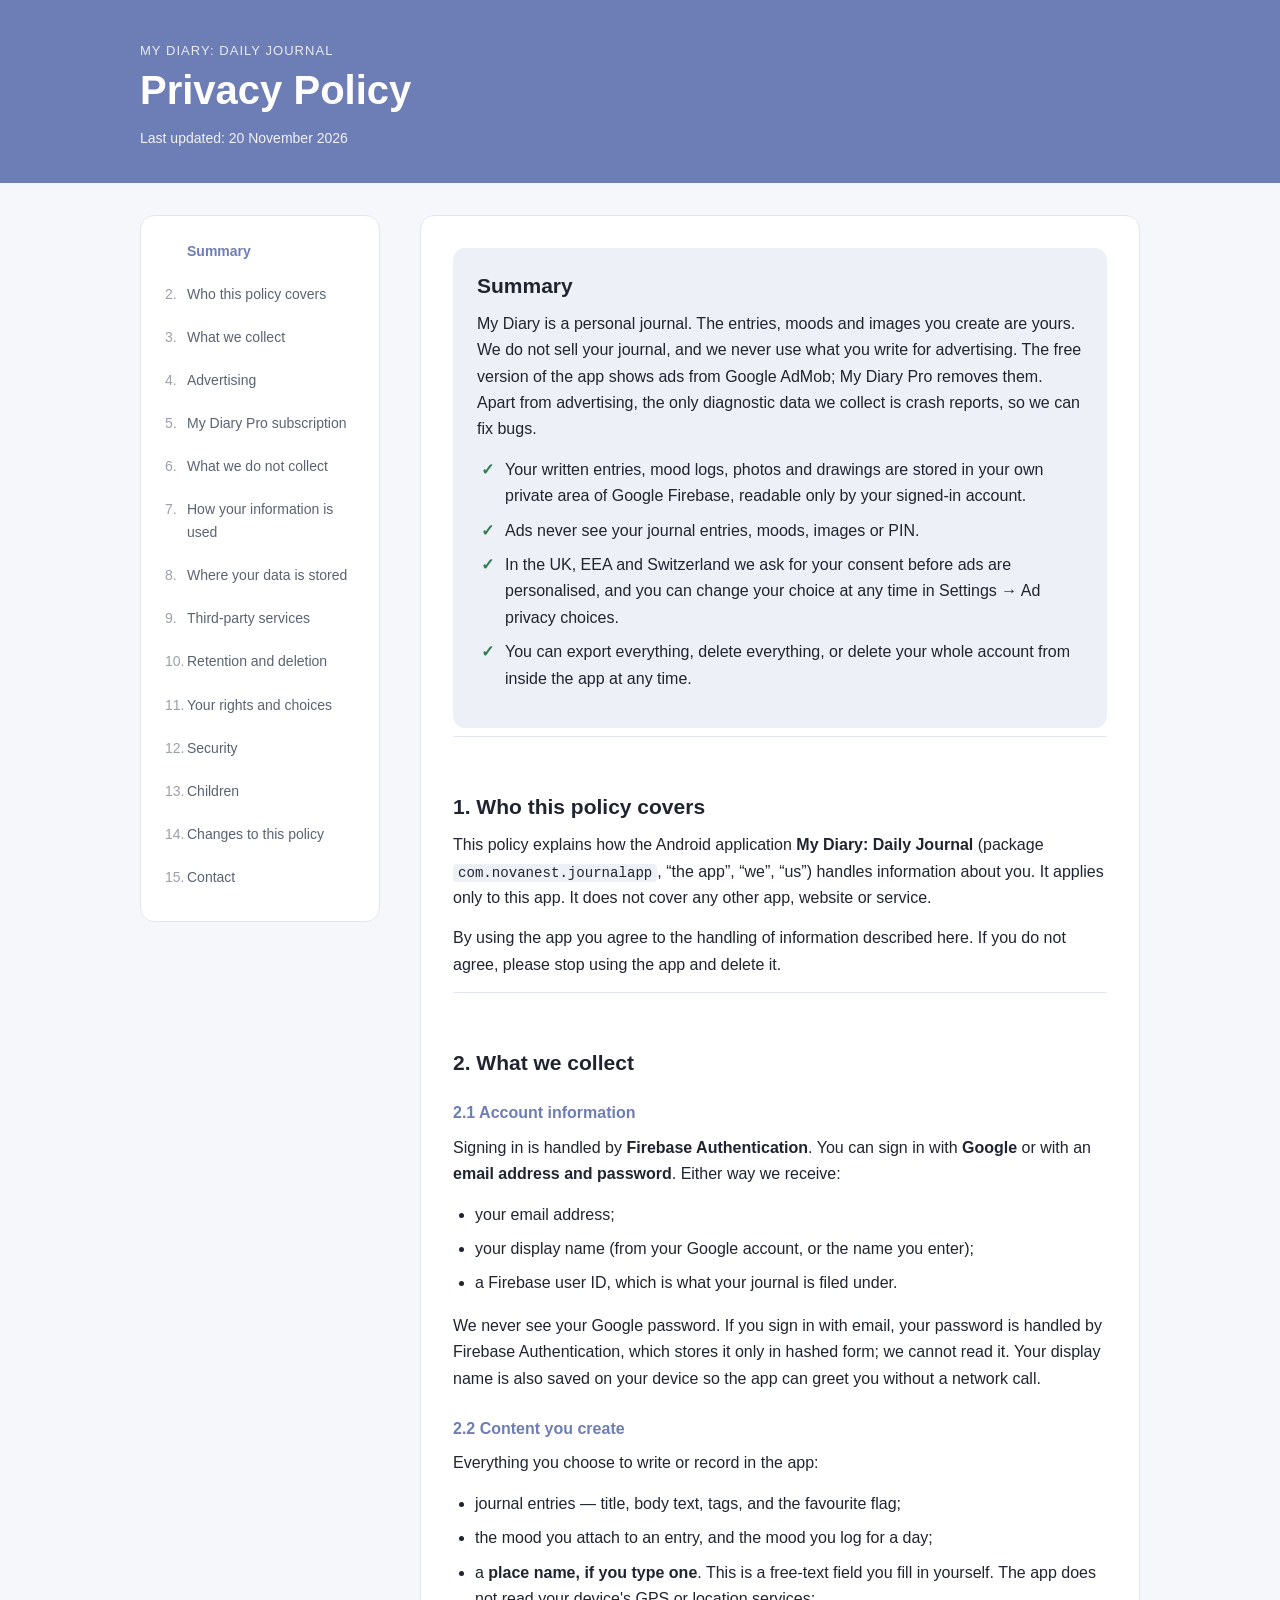
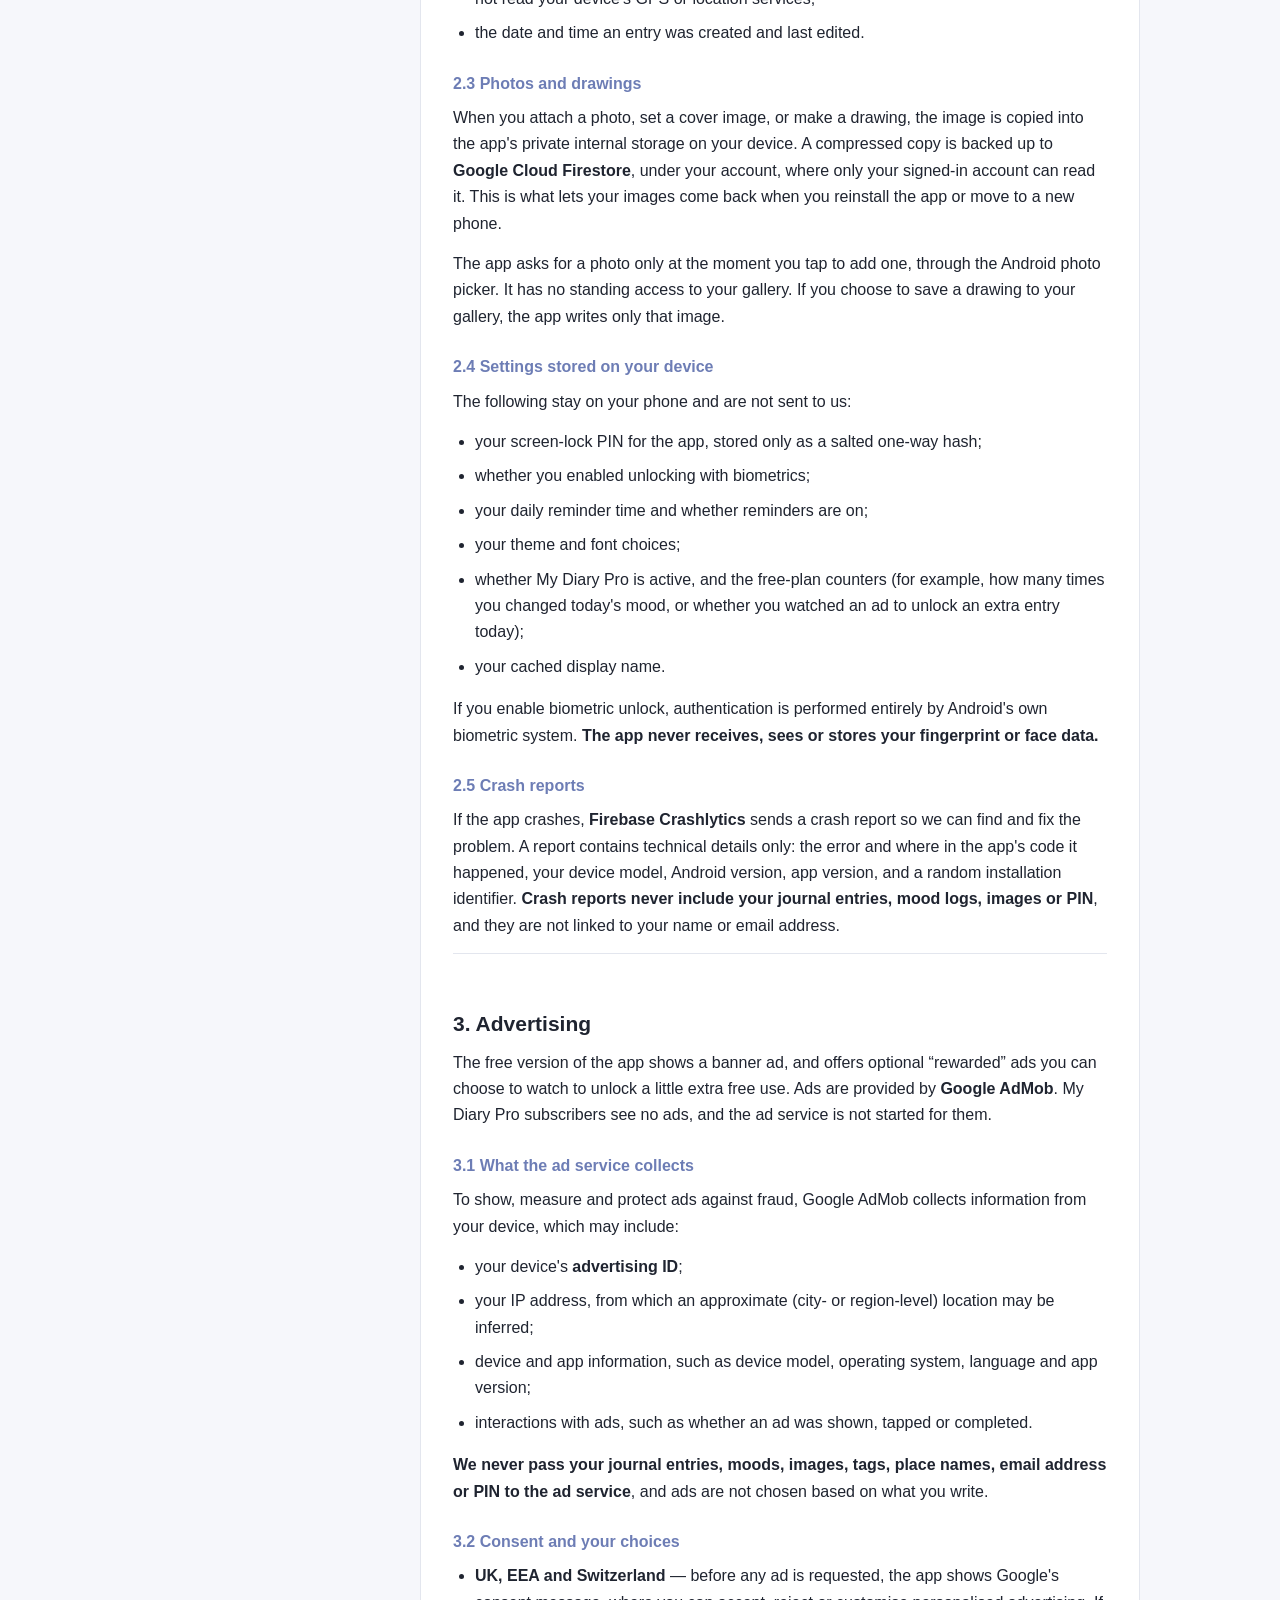
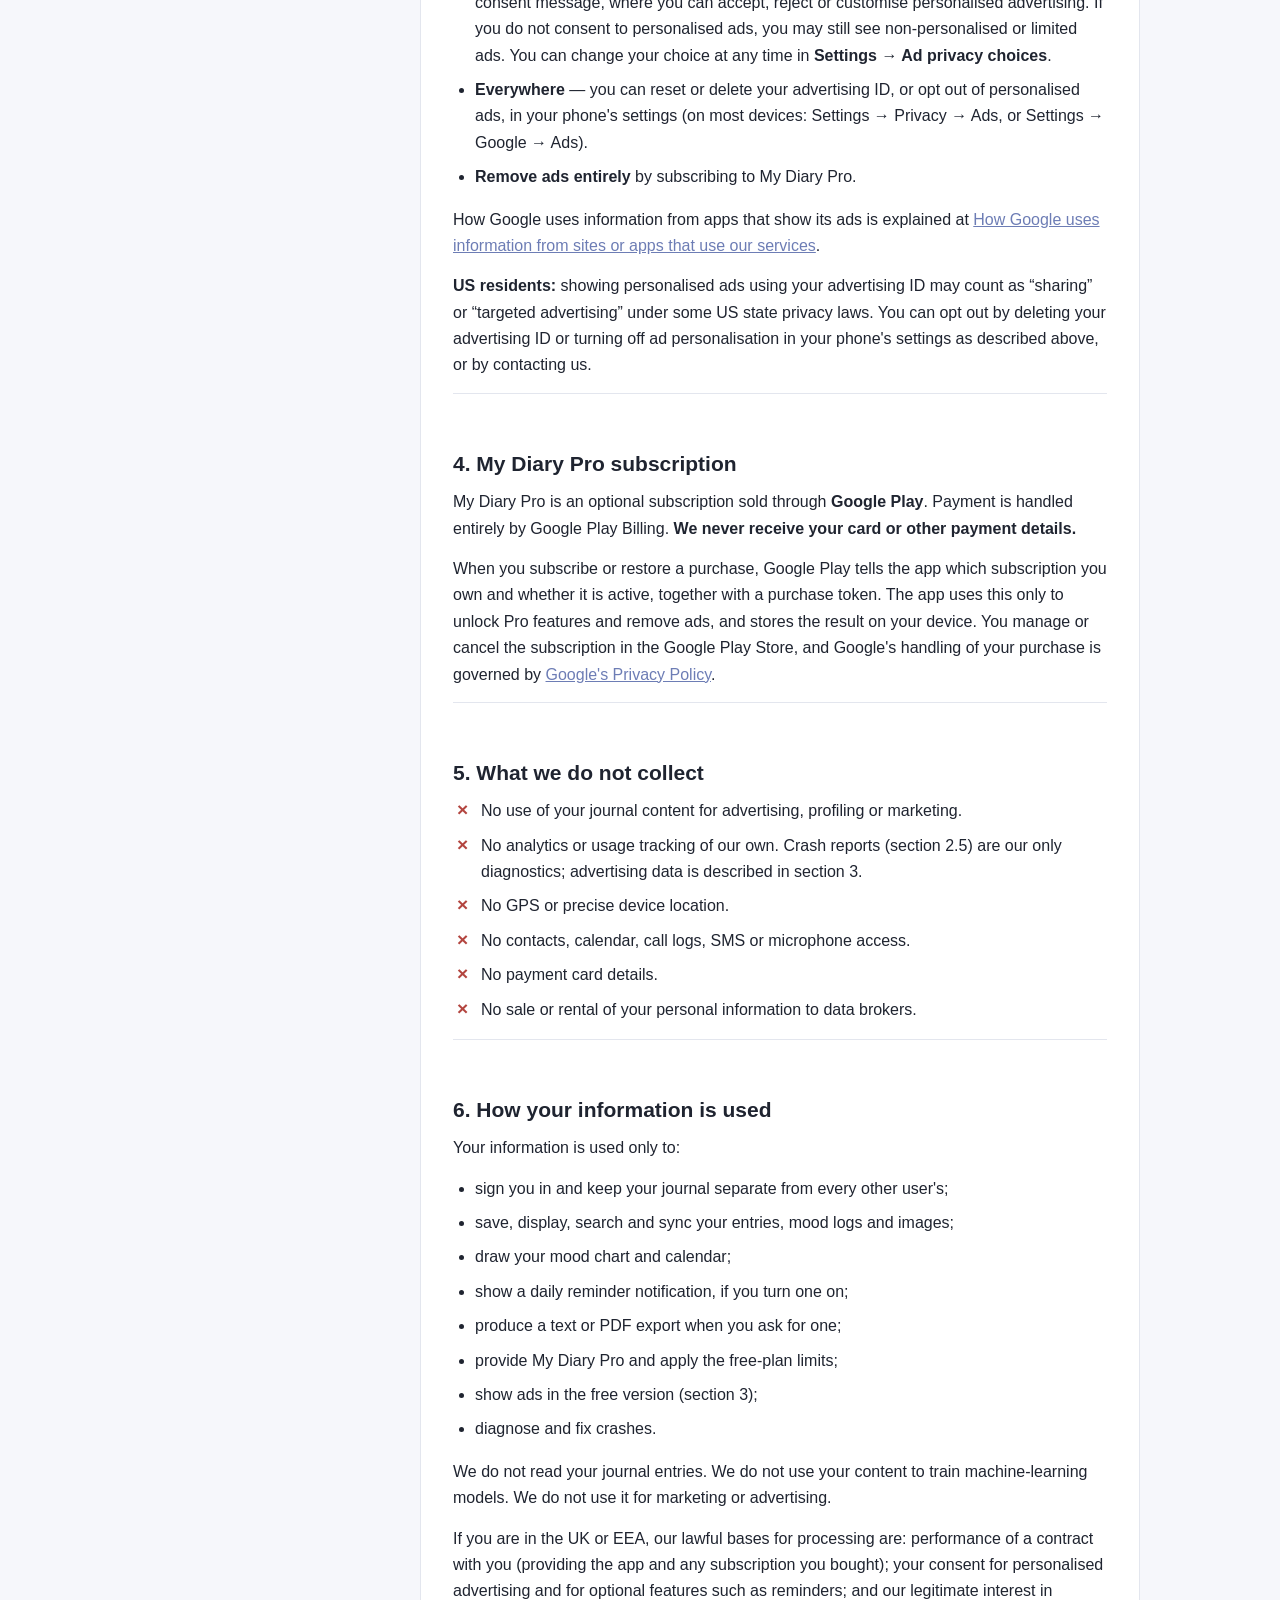
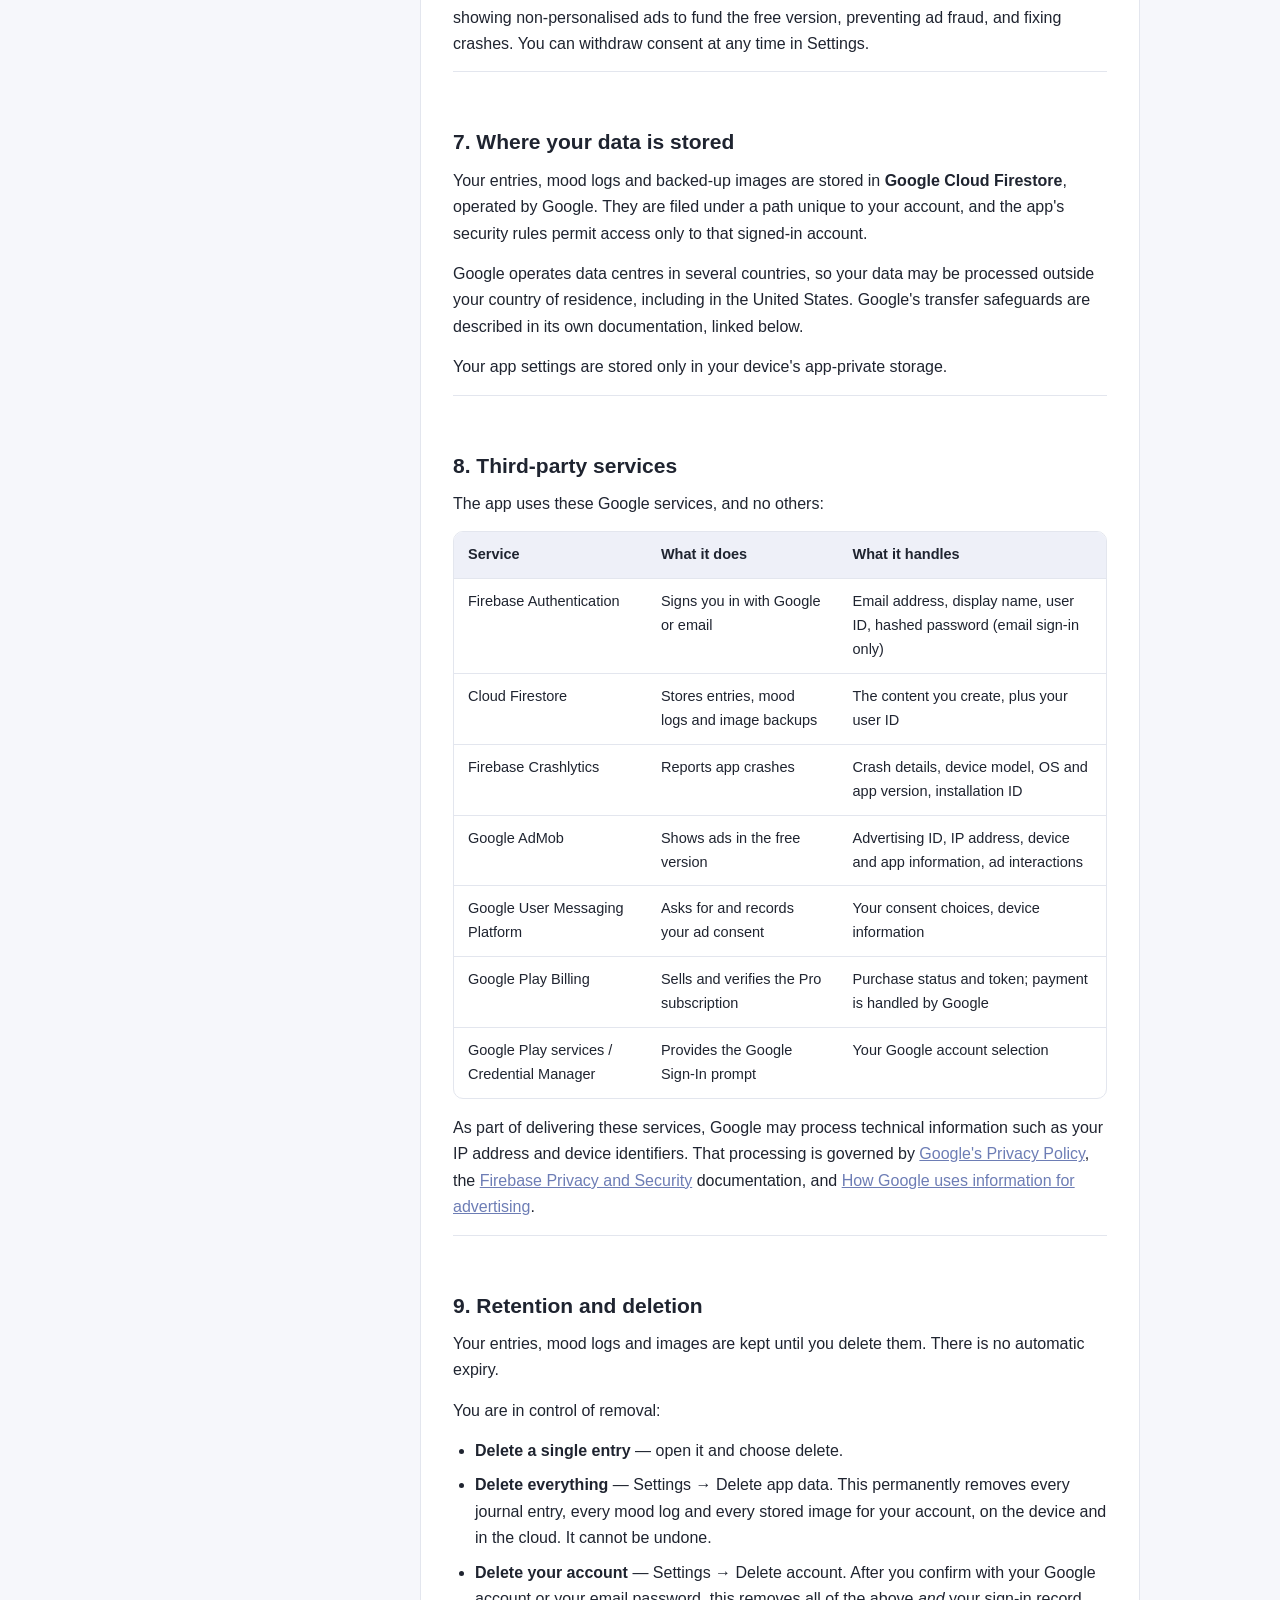
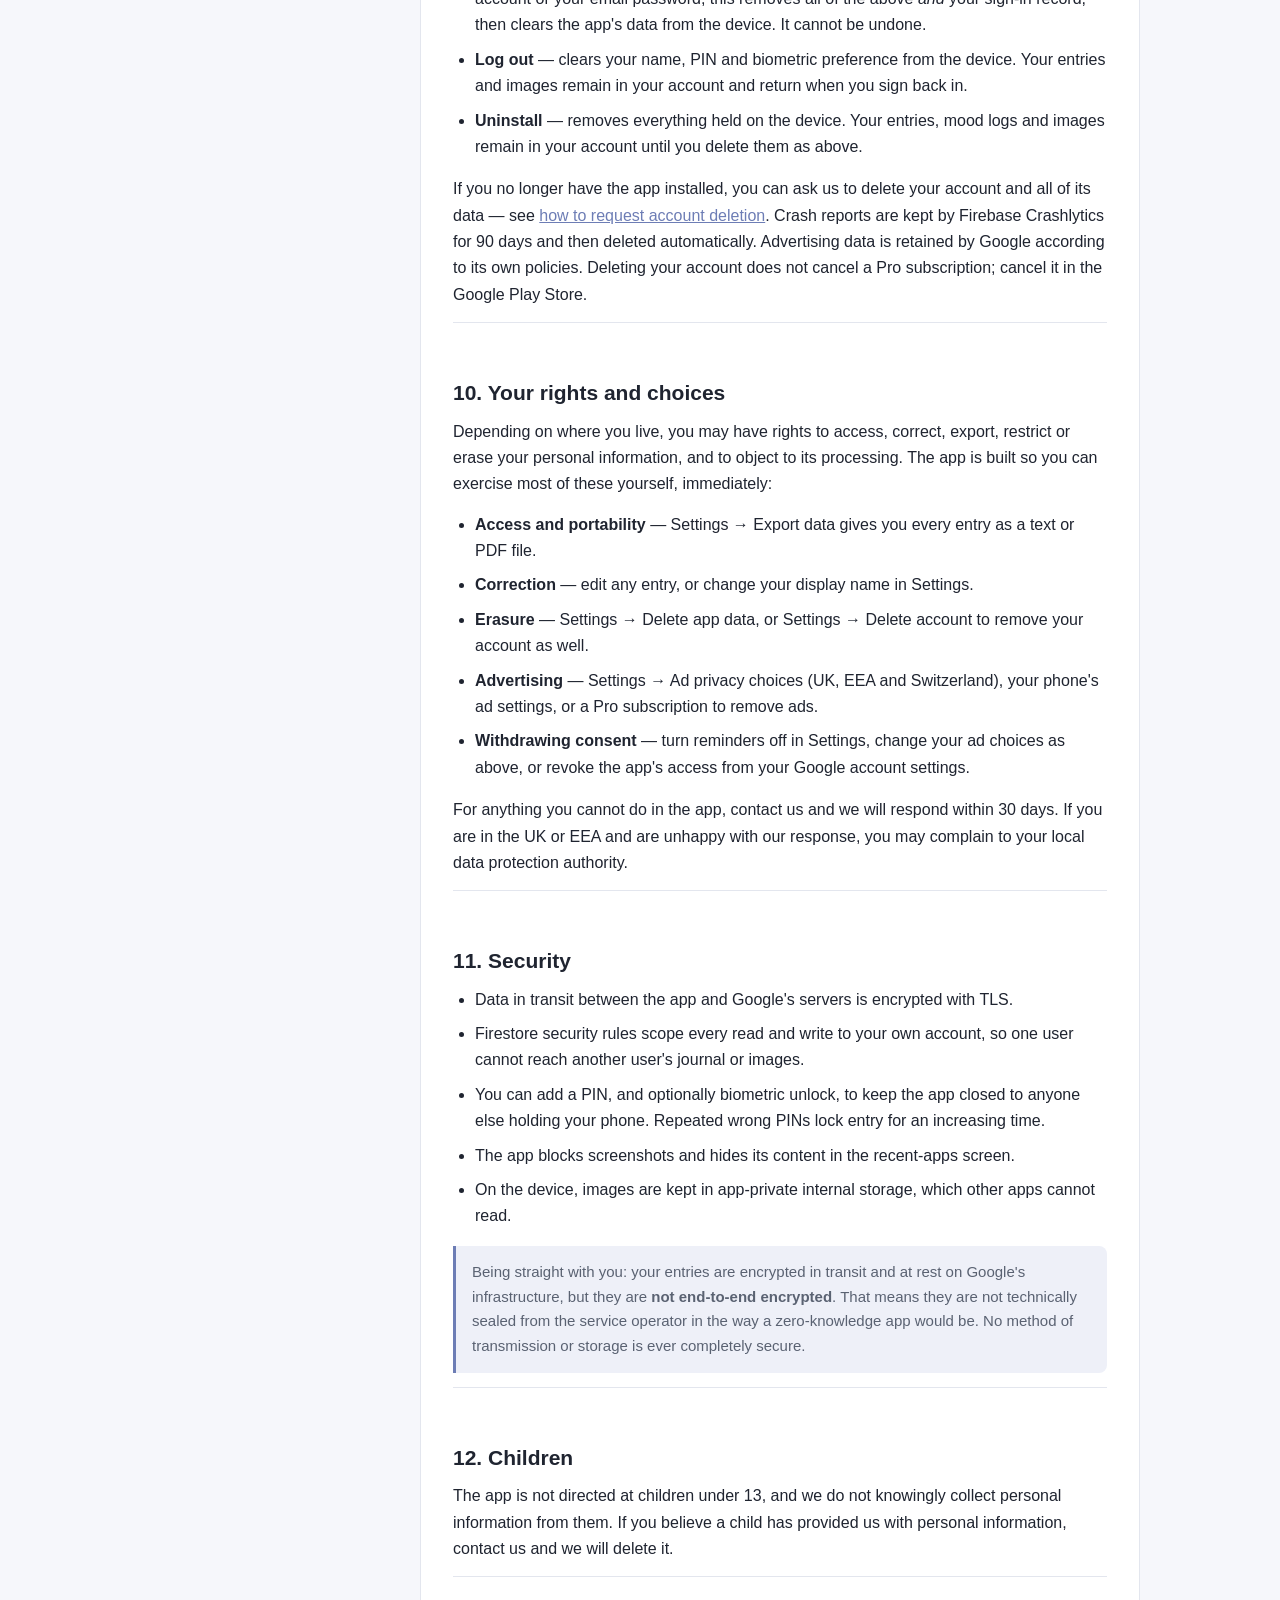
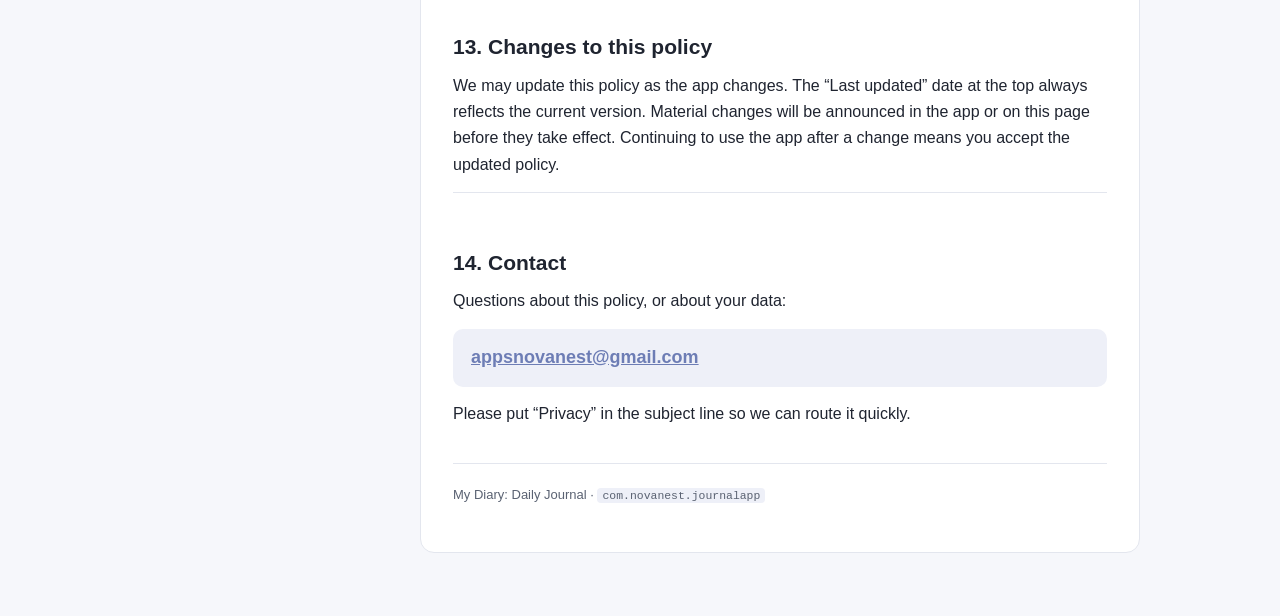
==== commit 504120fe: "Update index.html" ====
--- a/index.html
+++ b/index.html
@@ -5,20 +5,20 @@
 <meta name="viewport" content="width=device-width, initial-scale=1">
 <meta name="color-scheme" content="light">
 <title>Privacy Policy — My Diary</title>
-<meta name="description" content="Privacy policy for My Diary - Daily Journal App.">
+<meta name="description" content="Privacy policy for My Diary: Daily Journal.">
 <link rel="stylesheet" href="styles.css">
 </head>
 <body>
 
 <header class="masthead">
   <div class="wrap">
-    <p class="eyebrow">My Diary &mdash; Daily Journal App</p>
+    <p class="eyebrow">My Diary: Daily Journal</p>
     <h1>Privacy Policy</h1>
     <!-- One date, not two: they only differ when a change is published ahead of taking
          effect. Keep this current - CCPA requires a privacy policy to state when it was
          last updated. -->
     <p class="dates">
-      <span>Last updated: <time datetime="2026-10-07">7 October 2026</time></span>
+      <span>Last updated: <time datetime="2026-11-20">20 November 2026</time></span>
     </p>
   </div>
 </header>
@@ -31,6 +31,8 @@
       <li><a href="#summary">Summary</a></li>
       <li><a href="#who">Who this policy covers</a></li>
       <li><a href="#collect">What we collect</a></li>
+      <li><a href="#ads">Advertising</a></li>
+      <li><a href="#pro">My Diary Pro subscription</a></li>
       <li><a href="#not-collect">What we do not collect</a></li>
       <li><a href="#use">How your information is used</a></li>
       <li><a href="#storage">Where your data is stored</a></li>
@@ -50,11 +52,14 @@
       <h2>Summary</h2>
       <p>
         My Diary is a personal journal. The entries, moods and images you create are yours.
-        We do not sell your data, we do not show advertising, and we do not run analytics or
-        tracking. The only diagnostic data we collect is crash reports, so we can fix bugs.
+        We do not sell your journal, and we never use what you write for advertising. The free
+        version of the app shows ads from Google AdMob; My Diary Pro removes them. Apart from
+        advertising, the only diagnostic data we collect is crash reports, so we can fix bugs.
       </p>
       <ul class="ticks">
         <li>Your written entries, mood logs, photos and drawings are stored in your own private area of Google Firebase, readable only by your signed-in account.</li>
+        <li>Ads never see your journal entries, moods, images or PIN.</li>
+        <li>In the UK, EEA and Switzerland we ask for your consent before ads are personalised, and you can change your choice at any time in Settings &rarr; Ad privacy choices.</li>
         <li>You can export everything, delete everything, or delete your whole account from inside the app at any time.</li>
       </ul>
     </section>
@@ -62,7 +67,7 @@
     <section id="who">
       <h2>1. Who this policy covers</h2>
       <p>
-        This policy explains how the Android application <strong>My Diary &mdash; Daily Journal App</strong>
+        This policy explains how the Android application <strong>My Diary: Daily Journal</strong>
         (package <code>com.novanest.journalapp</code>, &ldquo;the app&rdquo;, &ldquo;we&rdquo;, &ldquo;us&rdquo;)
         handles information about you. It applies only to this app. It does not cover any other
         app, website or service.
@@ -78,17 +83,18 @@
 
       <h3>2.1 Account information</h3>
       <p>
-        Signing in is handled by <strong>Google Sign-In</strong> and <strong>Firebase Authentication</strong>.
-        When you sign in we receive from your Google account:
+        Signing in is handled by <strong>Firebase Authentication</strong>. You can sign in with
+        <strong>Google</strong> or with an <strong>email address and password</strong>. Either way we receive:
       </p>
       <ul>
         <li>your email address;</li>
-        <li>your display name;</li>
+        <li>your display name (from your Google account, or the name you enter);</li>
         <li>a Firebase user ID, which is what your journal is filed under.</li>
       </ul>
       <p>
-        We never see or receive your Google password. Your display name is also saved on your
-        device so the app can greet you without a network call.
+        We never see your Google password. If you sign in with email, your password is handled by
+        Firebase Authentication, which stores it only in hashed form; we cannot read it. Your
+        display name is also saved on your device so the app can greet you without a network call.
       </p>
 
       <h3>2.2 Content you create</h3>
@@ -102,23 +108,26 @@
 
       <h3>2.3 Photos and drawings</h3>
       <p>
-        When you attach a photo, set a cover image, or make a drawing, the image file is copied
-        into the app's private internal storage on your device and backed up to
-        <strong>Firebase Cloud Storage</strong>, in a folder that only your signed-in account can
-        read. This is what lets your images come back when you reinstall the app or move to a new
-        phone.
+        When you attach a photo, set a cover image, or make a drawing, the image is copied into the
+        app's private internal storage on your device. A compressed copy is backed up to
+        <strong>Google Cloud Firestore</strong>, under your account, where only your signed-in
+        account can read it. This is what lets your images come back when you reinstall the app or
+        move to a new phone.
       </p>
       <p>
         The app asks for a photo only at the moment you tap to add one, through the Android photo
-        picker. It has no standing access to your gallery.
+        picker. It has no standing access to your gallery. If you choose to save a drawing to your
+        gallery, the app writes only that image.
       </p>
 
       <h3>2.4 Settings stored on your device</h3>
-      <p>The following never leave your phone and are not sent to us or to anyone else:</p>
+      <p>The following stay on your phone and are not sent to us:</p>
       <ul>
         <li>your screen-lock PIN for the app, stored only as a salted one-way hash;</li>
         <li>whether you enabled unlocking with biometrics;</li>
         <li>your daily reminder time and whether reminders are on;</li>
+        <li>your theme and font choices;</li>
+        <li>whether My Diary Pro is active, and the free-plan counters (for example, how many times you changed today's mood, or whether you watched an ad to unlock an extra entry today);</li>
         <li>your cached display name.</li>
       </ul>
       <p>
@@ -136,46 +145,107 @@
       </p>
     </section>
 
+    <section id="ads">
+      <h2>3. Advertising</h2>
+      <p>
+        The free version of the app shows a banner ad, and offers optional &ldquo;rewarded&rdquo;
+        ads you can choose to watch to unlock a little extra free use. Ads are provided by
+        <strong>Google AdMob</strong>. My Diary Pro subscribers see no ads, and the ad service is
+        not started for them.
+      </p>
+      <h3>3.1 What the ad service collects</h3>
+      <p>
+        To show, measure and protect ads against fraud, Google AdMob collects information from your
+        device, which may include:
+      </p>
+      <ul>
+        <li>your device's <strong>advertising ID</strong>;</li>
+        <li>your IP address, from which an approximate (city- or region-level) location may be inferred;</li>
+        <li>device and app information, such as device model, operating system, language and app version;</li>
+        <li>interactions with ads, such as whether an ad was shown, tapped or completed.</li>
+      </ul>
+      <p>
+        <strong>We never pass your journal entries, moods, images, tags, place names, email
+        address or PIN to the ad service</strong>, and ads are not chosen based on what you write.
+      </p>
+      <h3>3.2 Consent and your choices</h3>
+      <ul>
+        <li><strong>UK, EEA and Switzerland</strong> &mdash; before any ad is requested, the app shows Google's consent message, where you can accept, reject or customise personalised advertising. If you do not consent to personalised ads, you may still see non-personalised or limited ads. You can change your choice at any time in <strong>Settings &rarr; Ad privacy choices</strong>.</li>
+        <li><strong>Everywhere</strong> &mdash; you can reset or delete your advertising ID, or opt out of personalised ads, in your phone's settings (on most devices: Settings &rarr; Privacy &rarr; Ads, or Settings &rarr; Google &rarr; Ads).</li>
+        <li><strong>Remove ads entirely</strong> by subscribing to My Diary Pro.</li>
+      </ul>
+      <p>
+        How Google uses information from apps that show its ads is explained at
+        <a href="https://policies.google.com/technologies/partner-sites" target="_blank" rel="noopener">How Google uses information from sites or apps that use our services</a>.
+      </p>
+      <p>
+        <strong>US residents:</strong> showing personalised ads using your advertising ID may count
+        as &ldquo;sharing&rdquo; or &ldquo;targeted advertising&rdquo; under some US state privacy
+        laws. You can opt out by deleting your advertising ID or turning off ad personalisation in
+        your phone's settings as described above, or by contacting us.
+      </p>
+    </section>
+
+    <section id="pro">
+      <h2>4. My Diary Pro subscription</h2>
+      <p>
+        My Diary Pro is an optional subscription sold through <strong>Google Play</strong>. Payment
+        is handled entirely by Google Play Billing. <strong>We never receive your card or other
+        payment details.</strong>
+      </p>
+      <p>
+        When you subscribe or restore a purchase, Google Play tells the app which subscription you
+        own and whether it is active, together with a purchase token. The app uses this only to
+        unlock Pro features and remove ads, and stores the result on your device. You manage or
+        cancel the subscription in the Google Play Store, and Google's handling of your purchase is
+        governed by <a href="https://policies.google.com/privacy" target="_blank" rel="noopener">Google's Privacy Policy</a>.
+      </p>
+    </section>
+
     <section id="not-collect">
-      <h2>3. What we do not collect</h2>
+      <h2>5. What we do not collect</h2>
       <ul class="crosses">
-        <li>No advertising, and no advertising identifiers.</li>
-        <li>No analytics, usage tracking or behavioural profiling. Crash reports (section 2.5) are the only diagnostics.</li>
-        <li>No GPS or device location.</li>
+        <li>No use of your journal content for advertising, profiling or marketing.</li>
+        <li>No analytics or usage tracking of our own. Crash reports (section 2.5) are our only diagnostics; advertising data is described in section 3.</li>
+        <li>No GPS or precise device location.</li>
         <li>No contacts, calendar, call logs, SMS or microphone access.</li>
-        <li>No sale, rental or sharing of your personal information with data brokers, advertisers or any third party for their own purposes.</li>
+        <li>No payment card details.</li>
+        <li>No sale or rental of your personal information to data brokers.</li>
       </ul>
     </section>
 
     <section id="use">
-      <h2>4. How your information is used</h2>
-      <p>Your information is used only to make the app work for you, specifically to:</p>
+      <h2>6. How your information is used</h2>
+      <p>Your information is used only to:</p>
       <ul>
         <li>sign you in and keep your journal separate from every other user's;</li>
-        <li>save, display, search and sync your entries and mood logs;</li>
+        <li>save, display, search and sync your entries, mood logs and images;</li>
         <li>draw your mood chart and calendar;</li>
         <li>show a daily reminder notification, if you turn one on;</li>
         <li>produce a text or PDF export when you ask for one;</li>
+        <li>provide My Diary Pro and apply the free-plan limits;</li>
+        <li>show ads in the free version (section 3);</li>
         <li>diagnose and fix crashes.</li>
       </ul>
       <p>
         We do not read your journal entries. We do not use your content to train machine-learning
-        models. We do not use it for marketing.
-      </p>
-      <p>
-        If you are in the UK or EEA: our lawful basis for processing is performance of a contract
-        with you (providing the app you asked for), and your consent where you have given it
-        &mdash; for example by enabling reminders. You can withdraw consent at any time in Settings.
+        models. We do not use it for marketing or advertising.
+      </p>
+      <p>
+        If you are in the UK or EEA, our lawful bases for processing are: performance of a contract
+        with you (providing the app and any subscription you bought); your consent for personalised
+        advertising and for optional features such as reminders; and our legitimate interest in
+        showing non-personalised ads to fund the free version, preventing ad fraud, and fixing
+        crashes. You can withdraw consent at any time in Settings.
       </p>
     </section>
 
     <section id="storage">
-      <h2>5. Where your data is stored</h2>
-      <p>
-        Your entries and mood logs are stored in <strong>Google Cloud Firestore</strong>, and your
-        images in <strong>Firebase Cloud Storage</strong>, both operated by Google. They are filed
-        under a path unique to your account and the app's security rules permit access only to
-        that signed-in account.
+      <h2>7. Where your data is stored</h2>
+      <p>
+        Your entries, mood logs and backed-up images are stored in <strong>Google Cloud
+        Firestore</strong>, operated by Google. They are filed under a path unique to your account,
+        and the app's security rules permit access only to that signed-in account.
       </p>
       <p>
         Google operates data centres in several countries, so your data may be processed outside
@@ -188,7 +258,7 @@
     </section>
 
     <section id="third-parties">
-      <h2>6. Third-party services</h2>
+      <h2>8. Third-party services</h2>
       <p>The app uses these Google services, and no others:</p>
       <div class="table-scroll">
         <table>
@@ -198,18 +268,13 @@
           <tbody>
             <tr>
               <td>Firebase Authentication</td>
-              <td>Signs you in</td>
-              <td>Email address, display name, user ID</td>
+              <td>Signs you in with Google or email</td>
+              <td>Email address, display name, user ID, hashed password (email sign-in only)</td>
             </tr>
             <tr>
               <td>Cloud Firestore</td>
-              <td>Stores entries and mood logs</td>
-              <td>The content you write, plus your user ID</td>
-            </tr>
-            <tr>
-              <td>Firebase Cloud Storage</td>
-              <td>Backs up your photos and drawings</td>
-              <td>The images you attach, plus your user ID</td>
+              <td>Stores entries, mood logs and image backups</td>
+              <td>The content you create, plus your user ID</td>
             </tr>
             <tr>
               <td>Firebase Crashlytics</td>
@@ -217,6 +282,21 @@
               <td>Crash details, device model, OS and app version, installation ID</td>
             </tr>
             <tr>
+              <td>Google AdMob</td>
+              <td>Shows ads in the free version</td>
+              <td>Advertising ID, IP address, device and app information, ad interactions</td>
+            </tr>
+            <tr>
+              <td>Google User Messaging Platform</td>
+              <td>Asks for and records your ad consent</td>
+              <td>Your consent choices, device information</td>
+            </tr>
+            <tr>
+              <td>Google Play Billing</td>
+              <td>Sells and verifies the Pro subscription</td>
+              <td>Purchase status and token; payment is handled by Google</td>
+            </tr>
+            <tr>
               <td>Google Play services / Credential Manager</td>
               <td>Provides the Google Sign-In prompt</td>
               <td>Your Google account selection</td>
@@ -227,21 +307,22 @@
       <p>
         As part of delivering these services, Google may process technical information such as your
         IP address and device identifiers. That processing is governed by
-        <a href="https://policies.google.com/privacy" target="_blank" rel="noopener">Google's Privacy Policy</a>
-        and the <a href="https://firebase.google.com/support/privacy" target="_blank" rel="noopener">Firebase Privacy and Security</a> documentation.
+        <a href="https://policies.google.com/privacy" target="_blank" rel="noopener">Google's Privacy Policy</a>,
+        the <a href="https://firebase.google.com/support/privacy" target="_blank" rel="noopener">Firebase Privacy and Security</a> documentation,
+        and <a href="https://policies.google.com/technologies/ads" target="_blank" rel="noopener">How Google uses information for advertising</a>.
       </p>
     </section>
 
     <section id="retention">
-      <h2>7. Retention and deletion</h2>
-      <p>
-        Your entries and mood logs are kept until you delete them. There is no automatic expiry.
+      <h2>9. Retention and deletion</h2>
+      <p>
+        Your entries, mood logs and images are kept until you delete them. There is no automatic expiry.
       </p>
       <p>You are in control of removal:</p>
       <ul>
         <li><strong>Delete a single entry</strong> &mdash; open it and choose delete.</li>
         <li><strong>Delete everything</strong> &mdash; Settings &rarr; Delete app data. This permanently removes every journal entry, every mood log and every stored image for your account, on the device and in the cloud. It cannot be undone.</li>
-        <li><strong>Delete your account</strong> &mdash; Settings &rarr; Delete account. After you confirm your Google account, this removes all of the above <em>and</em> your sign-in record, then clears the app's data from the device. It cannot be undone.</li>
+        <li><strong>Delete your account</strong> &mdash; Settings &rarr; Delete account. After you confirm with your Google account or your email password, this removes all of the above <em>and</em> your sign-in record, then clears the app's data from the device. It cannot be undone.</li>
         <li><strong>Log out</strong> &mdash; clears your name, PIN and biometric preference from the device. Your entries and images remain in your account and return when you sign back in.</li>
         <li><strong>Uninstall</strong> &mdash; removes everything held on the device. Your entries, mood logs and images remain in your account until you delete them as above.</li>
       </ul>
@@ -249,11 +330,13 @@
         If you no longer have the app installed, you can ask us to delete your account and all of
         its data &mdash; see <a href="delete-account.html">how to request account deletion</a>.
         Crash reports are kept by Firebase Crashlytics for 90 days and then deleted automatically.
+        Advertising data is retained by Google according to its own policies. Deleting your account
+        does not cancel a Pro subscription; cancel it in the Google Play Store.
       </p>
     </section>
 
     <section id="rights">
-      <h2>8. Your rights and choices</h2>
+      <h2>10. Your rights and choices</h2>
       <p>
         Depending on where you live, you may have rights to access, correct, export, restrict or
         erase your personal information, and to object to its processing. The app is built so you
@@ -263,7 +346,8 @@
         <li><strong>Access and portability</strong> &mdash; Settings &rarr; Export data gives you every entry as a text or PDF file.</li>
         <li><strong>Correction</strong> &mdash; edit any entry, or change your display name in Settings.</li>
         <li><strong>Erasure</strong> &mdash; Settings &rarr; Delete app data, or Settings &rarr; Delete account to remove your account as well.</li>
-        <li><strong>Withdrawing consent</strong> &mdash; turn reminders off in Settings, or revoke the app's access from your Google account settings.</li>
+        <li><strong>Advertising</strong> &mdash; Settings &rarr; Ad privacy choices (UK, EEA and Switzerland), your phone's ad settings, or a Pro subscription to remove ads.</li>
+        <li><strong>Withdrawing consent</strong> &mdash; turn reminders off in Settings, change your ad choices as above, or revoke the app's access from your Google account settings.</li>
       </ul>
       <p>
         For anything you cannot do in the app, contact us and we will respond within 30 days. If
@@ -273,11 +357,12 @@
     </section>
 
     <section id="security">
-      <h2>9. Security</h2>
+      <h2>11. Security</h2>
       <ul>
         <li>Data in transit between the app and Google's servers is encrypted with TLS.</li>
-        <li>Firestore and Cloud Storage security rules scope every read and write to your own account, so one user cannot reach another user's journal or images.</li>
+        <li>Firestore security rules scope every read and write to your own account, so one user cannot reach another user's journal or images.</li>
         <li>You can add a PIN, and optionally biometric unlock, to keep the app closed to anyone else holding your phone. Repeated wrong PINs lock entry for an increasing time.</li>
+        <li>The app blocks screenshots and hides its content in the recent-apps screen.</li>
         <li>On the device, images are kept in app-private internal storage, which other apps cannot read.</li>
       </ul>
       <p class="note">
@@ -289,7 +374,7 @@
     </section>
 
     <section id="children">
-      <h2>10. Children</h2>
+      <h2>12. Children</h2>
       <p>
         The app is not directed at children under 13, and we do not knowingly collect personal
         information from them. If you believe a child has provided us with personal information,
@@ -298,7 +383,7 @@
     </section>
 
     <section id="changes">
-      <h2>11. Changes to this policy</h2>
+      <h2>13. Changes to this policy</h2>
       <p>
         We may update this policy as the app changes. The &ldquo;Last updated&rdquo; date at the top
         always reflects the current version. Material changes will be announced in the app or on
@@ -308,7 +393,7 @@
     </section>
 
     <section id="contact">
-      <h2>12. Contact</h2>
+      <h2>14. Contact</h2>
       <p>Questions about this policy, or about your data:</p>
       <p class="contact-block">
         <a href="mailto:appsnovanest@gmail.com">appsnovanest@gmail.com</a>
@@ -317,7 +402,7 @@
     </section>
 
     <footer class="foot">
-      <p>My Diary &mdash; Daily Journal App &middot; <code>com.novanest.journalapp</code></p>
+      <p>My Diary: Daily Journal &middot; <code>com.novanest.journalapp</code></p>
     </footer>
 
   </main>
